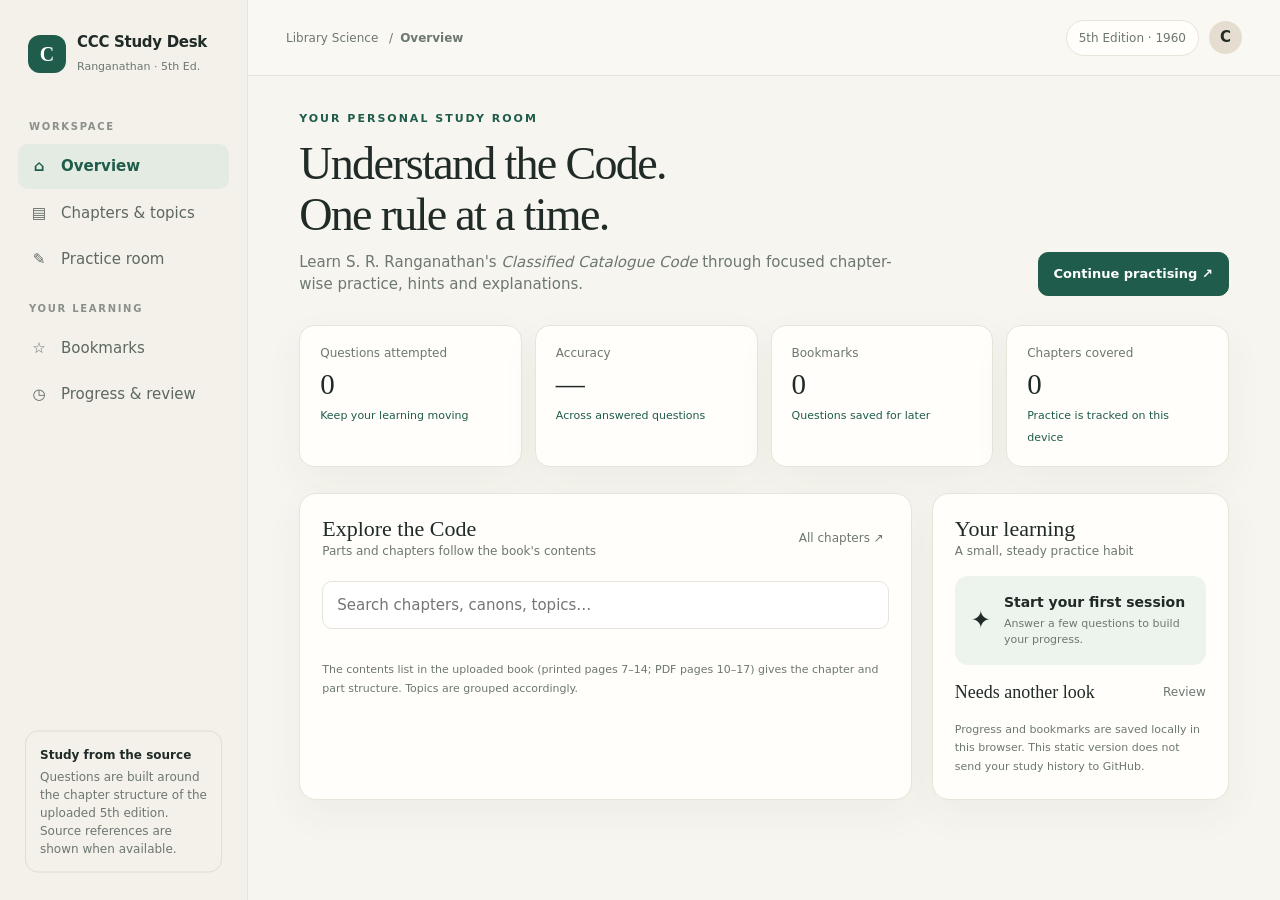
==== ccc-ranganathan/index.html @ 0add43fc "Add CCC Ranganathan topic-wise practice app" ====
<!doctype html>
<html lang="en">
<head>
<meta charset="utf-8">
<meta name="viewport" content="width=device-width,initial-scale=1">
<meta name="theme-color" content="#f7f5ef">
<title>CCC Study Desk — Ranganathan</title>
<style>
:root{--bg:#f7f5ef;--paper:#fffefa;--ink:#202b28;--muted:#6d7771;--line:#e7e4da;--green:#1f5c4b;--green2:#dcece3;--orange:#bd6a38;--shadow:0 14px 40px #26372b0c}
*{box-sizing:border-box}body{margin:0;background:var(--bg);color:var(--ink);font:15px/1.5 Inter,ui-sans-serif,system-ui,-apple-system,Segoe UI,sans-serif}button,input,select{font:inherit}button{cursor:pointer}.shell{max-width:1440px;margin:auto;min-height:100vh;display:grid;grid-template-columns:248px 1fr}.side{padding:28px 18px;border-right:1px solid var(--line);background:#f3f1e9}.brand{display:flex;gap:11px;align-items:center;padding:3px 10px 26px}.mark{width:38px;height:38px;border-radius:12px;background:var(--green);color:white;display:grid;place-items:center;font-weight:800;font-family:Georgia,serif;font-size:20px}.brand b{display:block;font-size:15px;letter-spacing:-.3px}.brand small{color:var(--muted);font-size:11px}.navlabel{font-size:10px;text-transform:uppercase;letter-spacing:1.7px;color:#8b9188;font-weight:750;padding:17px 11px 8px}.navbtn{border:0;background:transparent;color:#5d6861;width:100%;text-align:left;padding:11px;border-radius:10px;display:flex;gap:12px;align-items:center;margin:2px 0}.navbtn .ico{width:20px;text-align:center}.navbtn.active,.navbtn:hover{background:#e3ebe3;color:var(--green);font-weight:700}.sidefoot{position:sticky;top:90vh;margin:55px 7px 0;padding:14px;border:1px solid #deded2;border-radius:13px;font-size:12px;color:var(--muted)}.sidefoot b{display:block;color:var(--ink);margin-bottom:4px}.main{min-width:0}.topbar{height:76px;display:flex;justify-content:space-between;align-items:center;padding:0 38px;border-bottom:1px solid var(--line);background:#faf9f4c9}.crumb{font-size:12px;color:var(--muted)}.topright{display:flex;gap:10px;align-items:center}.chip{border:1px solid var(--line);border-radius:99px;padding:8px 12px;background:var(--paper);font-size:12px;color:var(--muted)}.avatar{width:33px;height:33px;border-radius:50%;background:#e5ded0;display:grid;place-items:center;font-weight:700}.content{padding:35px 4vw 60px;max-width:1350px;margin:auto}.eyebrow{font-size:11px;letter-spacing:2px;color:var(--green);font-weight:800;text-transform:uppercase}.hero{display:flex;justify-content:space-between;align-items:flex-end;gap:20px;margin-bottom:29px}.hero h1{font:500 clamp(30px,3.6vw,47px)/1.12 Georgia,'Times New Roman',serif;letter-spacing:-1.7px;margin:10px 0}.hero p{color:var(--muted);margin:0;max-width:600px}.btn{border:1px solid var(--line);background:var(--paper);border-radius:10px;padding:11px 15px;color:var(--ink);font-weight:650;font-size:13px}.btn.primary{background:var(--green);color:white;border-color:var(--green)}.btn:hover{filter:brightness(.97);transform:translateY(-1px)}.stats{display:grid;grid-template-columns:repeat(4,minmax(0,1fr));gap:13px;margin-bottom:26px}.stat{background:var(--paper);border:1px solid var(--line);border-radius:15px;padding:18px 20px;box-shadow:var(--shadow)}.stat .label{color:var(--muted);font-size:12px}.stat strong{display:block;font:500 29px Georgia,serif;margin:6px 0 2px}.stat small{color:var(--green);font-size:11px}.layout{display:grid;grid-template-columns:minmax(0,1.65fr) minmax(260px,.8fr);gap:20px}.panel{background:var(--paper);border:1px solid var(--line);border-radius:17px;padding:22px;box-shadow:var(--shadow);min-width:0}.panelhead{display:flex;justify-content:space-between;align-items:center;margin-bottom:16px;gap:12px}.panel h2{font:500 22px Georgia,serif;margin:0}.muted{color:var(--muted)}.small{font-size:12px}.search{width:100%;border:1px solid var(--line);padding:12px 14px;border-radius:10px;background:white;margin:5px 0 14px;outline-color:var(--green)}.parts{display:flex;gap:7px;flex-wrap:wrap;margin:0 0 16px}.partpill{border:1px solid var(--line);background:transparent;border-radius:99px;padding:7px 11px;font-size:11px;color:var(--muted)}.partpill.active{background:var(--green2);color:var(--green);border-color:#c5dfce;font-weight:750}.chapter{display:grid;grid-template-columns:42px minmax(0,1fr) auto;align-items:center;gap:13px;padding:14px 4px;border-top:1px solid #efede6}.chapter:first-of-type{border-top:0}.chaptericon{width:40px;height:42px;background:#f0eee5;border-radius:11px;display:grid;place-items:center;font-weight:750;color:#69756c;font-size:12px}.chapter h3{font-size:13px;margin:0 0 3px}.chapter p{margin:0;color:var(--muted);font-size:11px}.count{font-size:11px;color:var(--muted);white-space:nowrap}.chapter button{grid-column:2/4;justify-self:start;padding:6px 10px;border:0;border-radius:7px;background:var(--green2);color:var(--green);font-size:11px;font-weight:700;margin-top:3px}.streak{background:#edf4ed;border-radius:13px;padding:16px;display:flex;gap:13px;align-items:center;margin-bottom:17px}.streakicon{font-size:24px}.streak strong{display:block;font-size:14px}.streak p{font-size:11px;color:var(--muted);margin:3px 0 0}.progressline{height:6px;background:#eeece4;border-radius:8px;overflow:hidden;margin:10px 0}.progressline span{display:block;height:100%;width:0;background:var(--green);border-radius:8px}.topicrow{display:flex;justify-content:space-between;gap:10px;padding:12px 0;border-bottom:1px solid #efede6;font-size:12px}.topicrow:last-child{border:0}.tag{font-size:10px;color:#8b6638;background:#f6ead9;border-radius:6px;padding:4px 6px;white-space:nowrap}.topicrow button{border:0;background:none;color:var(--green);font-size:11px;font-weight:750}.footnote{margin-top:18px;font-size:11px;color:var(--muted);line-height:1.7}.practicewrap{max-width:880px;margin:auto}.practicebar{display:flex;justify-content:space-between;align-items:center;gap:12px;margin:4px 0 24px}.progressinfo{display:flex;align-items:center;gap:11px;flex:1}.progressinfo .progressline{width:min(220px,32vw);margin:0}.qcard{background:var(--paper);border:1px solid var(--line);border-radius:20px;padding:clamp(22px,4vw,42px);box-shadow:var(--shadow)}.qmeta{display:flex;justify-content:space-between;gap:12px;align-items:center;margin-bottom:19px}.qtopic{background:var(--green2);color:var(--green);padding:6px 10px;border-radius:8px;font-size:11px;font-weight:750}.qcard h2{font:500 clamp(24px,3vw,34px)/1.25 Georgia,serif;letter-spacing:-.5px;margin:0 0 25px}.options{display:grid;gap:10px}.option{display:flex;gap:13px;align-items:center;text-align:left;width:100%;background:white;border:1px solid var(--line);border-radius:12px;padding:14px 15px;color:var(--ink);transition:.15s}.letter{width:30px;height:30px;border:1px solid var(--line);border-radius:8px;display:grid;place-items:center;font-size:12px;color:var(--muted);flex-shrink:0}.option:hover{border-color:#9dbbac;background:#fbfdf9}.option.selected{border-color:var(--green);background:#edf5ef}.option.correct{border-color:#4e9571;background:#e7f4e9}.option.wrong{border-color:#cc795f;background:#fbede8}.option .opttext{font-size:13px}.hintbox,.explainbox{padding:14px 16px;border-radius:11px;font-size:13px;margin-top:15px}.hintbox{background:#f6f0e5;border:1px solid #eadcc2;color:#6e5736}.explainbox{background:#edf5ef;border:1px solid #d3e6d9;color:#284b3c}.hintbox b,.explainbox b{display:block;margin-bottom:4px}.qactions{display:flex;align-items:center;justify-content:space-between;gap:9px;flex-wrap:wrap;margin-top:24px}.leftactions,.rightactions{display:flex;gap:8px;align-items:center}.plainbtn{border:0;background:none;color:var(--muted);padding:10px 5px;font-size:12px}.plainbtn.saved{color:var(--orange)}.screen{display:none}.screen.active{display:block}.settings{display:flex;gap:9px;align-items:center}.select{border:1px solid var(--line);background:white;border-radius:9px;padding:10px;font-size:12px;max-width:100%}.result{text-align:center;padding:30px 0}.result .big{font:500 70px Georgia,serif;color:var(--green)}.result h2{font:500 32px Georgia,serif;margin:3px 0 10px}.result p{color:var(--muted)}.resultgrid{display:grid;grid-template-columns:repeat(3,1fr);gap:10px;margin:25px auto;max-width:500px}.resultmetric{border:1px solid var(--line);border-radius:12px;padding:15px}.resultmetric strong{display:block;font-size:23px}.resultmetric span{font-size:11px;color:var(--muted)}.empty{padding:26px;text-align:center;color:var(--muted)}.toast{position:fixed;bottom:22px;left:50%;transform:translateX(-50%);background:#233b31;color:white;padding:11px 17px;border-radius:10px;font-size:12px;box-shadow:var(--shadow);display:none;z-index:5}.toast.show{display:block}.mobilemenu{display:none}
@media(max-width:940px){.shell{grid-template-columns:74px 1fr}.side{padding:22px 10px}.brand{justify-content:center;padding:0 0 27px}.brandtext,.navlabel,.navbtn .navtext,.sidefoot{display:none}.navbtn{justify-content:center;padding:13px 6px}.navbtn .ico{font-size:19px}.topbar{padding:0 22px}.content{padding:27px 22px 45px}.layout{grid-template-columns:1fr}.sidepanelgrid{display:grid;grid-template-columns:1fr 1fr;gap:14px}.streak{margin:0}.stats{grid-template-columns:repeat(2,minmax(0,1fr))}}
@media(max-width:560px){.shell{display:block}.side{display:none}.topbar{height:62px;padding:0 16px}.content{padding:23px 15px 38px}.hero{align-items:flex-start;flex-direction:column}.hero .btn{width:100%}.stats{gap:9px}.stat{padding:13px}.stat strong{font-size:25px}.panel{padding:17px}.sidepanelgrid{display:block}.streak{margin-bottom:15px}.practicebar{flex-wrap:wrap}.progressinfo{order:2;flex-basis:100%}.qcard{padding:20px 16px}.qmeta{align-items:flex-start}.qcard h2{font-size:26px}.qactions{align-items:flex-start}.leftactions,.rightactions{gap:5px}.rightactions .btn{padding:10px}.chip.hide-sm{display:none}.chapter{grid-template-columns:36px minmax(0,1fr) auto;gap:10px}.chaptericon{width:35px;height:37px}.count{font-size:10px}}
</style>
</head>
<body>
<div class="shell">
<aside class="side">
<div class="brand"><div class="mark">C</div><div class="brandtext"><b>CCC Study Desk</b><small>Ranganathan · 5th Ed.</small></div></div>
<div class="navlabel">Workspace</div>
<button class="navbtn active" data-view="home"><span class="ico">⌂</span><span class="navtext">Overview</span></button>
<button class="navbtn" data-view="chapters"><span class="ico">▤</span><span class="navtext">Chapters & topics</span></button>
<button class="navbtn" data-view="practice"><span class="ico">✎</span><span class="navtext">Practice room</span></button>
<div class="navlabel">Your learning</div>
<button class="navbtn" data-view="bookmarks"><span class="ico">☆</span><span class="navtext">Bookmarks</span></button>
<button class="navbtn" data-view="progress"><span class="ico">◷</span><span class="navtext">Progress & review</span></button>
<div class="sidefoot"><b>Study from the source</b>Questions are built around the chapter structure of the uploaded 5th edition. Source references are shown when available.</div>
</aside>
<main class="main">
<header class="topbar"><div class="crumb">Library Science <span style="margin:0 7px">/</span><b id="crumb">Overview</b></div><div class="topright"><span class="chip hide-sm">5th Edition · 1960</span><span class="avatar">C</span></div></header>
<div class="content">
<section class="screen active" id="home">
<div class="hero"><div><div class="eyebrow">Your personal study room</div><h1>Understand the Code.<br>One rule at a time.</h1><p>Learn S. R. Ranganathan's <i>Classified Catalogue Code</i> through focused chapter-wise practice, hints and explanations.</p></div><button class="btn primary" onclick="startPractice()">Continue practising ↗</button></div>
<div class="stats"><div class="stat"><div class="label">Questions attempted</div><strong id="s-attempted">0</strong><small>Keep your learning moving</small></div><div class="stat"><div class="label">Accuracy</div><strong id="s-accuracy">—</strong><small>Across answered questions</small></div><div class="stat"><div class="label">Bookmarks</div><strong id="s-bookmarks">0</strong><small>Questions saved for later</small></div><div class="stat"><div class="label">Chapters covered</div><strong id="s-chapters">0</strong><small>Practice is tracked on this device</small></div></div>
<div class="layout"><div class="panel"><div class="panelhead"><div><h2>Explore the Code</h2><div class="muted small">Parts and chapters follow the book's contents</div></div><button class="plainbtn" onclick="navigate('chapters')">All chapters ↗</button></div><input id="home-search" class="search" placeholder="Search chapters, canons, topics…" oninput="renderChapterList('home-list',this.value)"><div id="home-list"></div><div class="footnote">The contents list in the uploaded book (printed pages 7–14; PDF pages 10–17) gives the chapter and part structure. Topics are grouped accordingly.</div></div>
<div class="panel"><div class="panelhead"><div><h2>Your learning</h2><div class="muted small">A small, steady practice habit</div></div></div><div class="streak"><div class="streakicon">✦</div><div><strong id="welcome-stat">Start your first session</strong><p id="welcome-copy">Answer a few questions to build your progress.</p></div></div><div class="panelhead"><h2 style="font-size:18px">Needs another look</h2><span class="small muted">Review</span></div><div id="weak-list"></div><div class="footnote">Progress and bookmarks are saved locally in this browser. This static version does not send your study history to GitHub.</div></div></div>
</section>
<section class="screen" id="chapters">
<div class="hero"><div><div class="eyebrow">The book, organised</div><h1>Chapters & topics</h1><p>Choose a part, search a chapter, then start a focused practice session.</p></div><button class="btn primary" onclick="startPractice()">Mixed practice ↗</button></div>
<div class="panel"><input id="chapter-search" class="search" placeholder="Search chapters, canons, topics…" oninput="renderChapterList('chapter-list',this.value)"><div class="parts" id="part-pills"></div><div id="chapter-list"></div></div>
</section>
<section class="screen" id="practice">
<div class="practicewrap">
<div class="practicebar"><button class="plainbtn" onclick="navigate('chapters')">← Chapters</button><div class="progressinfo"><span class="small muted" id="q-progress-label">Question 1 of 10</span><div class="progressline"><span id="q-progress" style="width:10%"></span></div></div><div class="settings"><select class="select" id="mode" aria-label="Practice mode" onchange="changeMode()"><option value="chapter">Selected chapter</option><option value="mixed">Mixed practice</option><option value="bookmarks">Bookmarks</option><option value="review">Review incorrect</option></select></div></div>
<div class="qcard" id="question-card"></div>
<div class="footnote">Hints are designed to guide reasoning, not to reveal the answer immediately. Explanations and source references are provided when supported by the study content.</div>
</div>
</section>
<section class="screen" id="bookmarks"><div class="hero"><div><div class="eyebrow">Saved for later</div><h1>Bookmarks</h1><p>Return to questions you want to revisit.</p></div><button class="btn primary" onclick="startMode('bookmarks')">Practise bookmarks ↗</button></div><div class="panel" id="bookmark-list"></div></section>
<section class="screen" id="progress"><div class="hero"><div><div class="eyebrow">Reflect & improve</div><h1>Progress & review</h1><p>Your activity on this device, with the topics you may want to revisit.</p></div><button class="btn primary" onclick="startMode('review')">Review incorrect ↗</button></div><div class="stats"><div class="stat"><div class="label">Answered</div><strong id="p-attempted">0</strong></div><div class="stat"><div class="label">Correct</div><strong id="p-correct">0</strong></div><div class="stat"><div class="label">Accuracy</div><strong id="p-accuracy">—</strong></div><div class="stat"><div class="label">Incorrect to review</div><strong id="p-wrong">0</strong></div></div><div class="panel"><div class="panelhead"><h2>Topic review</h2><button class="plainbtn" onclick="resetProgress()">Reset local progress</button></div><div id="review-list"></div></div></section>
</div></main></div><div class="toast" id="toast"></div>
<script>
const PARTS=[
{ id:'A',name:'Introduction',chapters:[['AA','Genesis','Origins of the Classified Catalogue Code'],['AB','Scientific Method','The endless spiral and normative principles'],['AC','Aid to Development','Comparative study of cataloguing codes'],['AD','Successive Editions','Changes leading to the 5th edition'],['AE','Conspectus','Overview of the Code’s parts']]},
{ id:'B',name:'Canons of Cataloguing',chapters:[['BA','Definition','Meaning and scope'],['BB','Canon of Ascertainability','Finding and determining information'],['BC','Canon of Prepotence','Priority among competing considerations'],['BD','Canon of Individualisation','Distinguishing one entity from another'],['BE','Canon of Sought-Heading','Choice of a heading sought by users'],['BF','Canon of Context','Interpreting elements in context'],['BG','Canon of Permanence','Stability of headings'],['BH','Canon of Currency','Current usage and forms'],['BJ','Canon of Consistence','Consistency in cataloguing']]},
{ id:'C',name:'General Normative Principles',chapters:[['CA','Laws of Library Science','The five laws as principles for cataloguing'],['CB','Laws of Interpretation','Interpreting the rules'],['CC','Law of Impartiality','Impartial approach'],['CD','Law of Symmetry','Symmetry in treatment'],['CE','Law of Parsimony','Economy of effort and rules'],['CF','Principle of Local Variation','Adaptation to local needs'],['CG','Principle of Osmosis','Interaction and assimilation of practices']]},
{ id:'D',name:'Evolution of the Catalogue',chapters:[['DA','Functions of the Catalogue','What a catalogue is meant to do'],['DB','Parts of the Library Catalogue','Classified and alphabetical parts'],['DC','Right Approach','Reader-centred access'],['DD','Physical Form of the Library Catalogue','Catalogue forms and media'],['DE','Centralised Cataloguing','Shared cataloguing work']]},
{ id:'E',name:'Recording',chapters:[['EA','Language of Entries','Language choices'],['EB','Script of Entries','Script choices'],['EC','Articles and Contractions','Articles and abbreviated forms'],['ED','Style of Writing','Writing and entry style'],['EE','Size of Book','Physical description element'],['EF','Continued Cards','Continuation cards'],['EG','Arrangement in Classified Part','Ordering classified entries'],['EH','Arrangement in Alphabetical Part','Alphabetical ordering']]},
{ id:'F',name:'Terminology',chapters:[['FA','Work','The work as a cataloguing concept'],['FB','Title','Title and its elements'],['FC','Author','Authorship terminology'],['FD','Collaborator and Sponsor','Associated responsibility'],['FE','Document','Document terminology'],['FF','Kinds of Documents','Document forms'],['FG','Preliminary Pages','Front matter'],['FH','Series','Series terminology'],['FJ','Related Documents','Document relationships'],['FK','Edition','Edition statements'],['FL','Cataloguer’s Needs','Information for the cataloguer'],['FM','Catalogue','Catalogue terminology'],['FN','Entry','Entry terminology'],['FP','Classified Catalogue','Classified catalogue concept'],['FQ','Sections of Entry','Entry sections'],['FR','Heading','Heading terminology'],['FZD','Dictionary Catalogue','Dictionary catalogue alternative rules']]},
{ id:'G',name:'Conflict of Authorship',chapters:[['GA','Introduction','Authorship conflicts'],['GB','Person vs Person','Conflicting personal authorship'],['GC','Person vs Corporate Body','Personal and corporate authorship'],['GD','Corporate Body vs Corporate Body','Competing corporate bodies'],['GE','Original Author Merged in Title','Original author named in title']]},
{ id:'H',name:'Name of Person',chapters:[['HA','Introduction','Personal-name headings'],['HB','Simple Name','Simple personal names'],['HC','Compound Name','Compound personal names'],['HD','Split Given Name','Split given-name forms'],['HE','Forms of Name of Person','Name variants'],['HF','Arabic Name','Arabic personal names'],['HG','Illusion and Solution','Name ambiguity and solutions']]},
{ id:'J',name:'Rendering of Names',chapters:[['JA','Personal Name','Rendering personal names'],['JB','Geographical Name','Rendering place names'],['JC','Government','Government headings'],['JD','Institution','Institutional headings'],['JE','Conference','Conference headings'],['JF','Title','Title rendering'],['JG','Series','Series headings'],['JH','Pseudo Series','Pseudo-series headings']]},
{ id:'K',name:'Class Index Entry',chapters:[['KA','Terminology of Classification','Classification vocabulary'],['KB','Chain Procedure','Deriving class index entries'],['KC','Examples of Chain and Link','Chain and link examples'],['KD','Choice of Class Index Heading','Selecting a heading'],['KE','Rendering of Class Index Heading','Form of class index heading'],['KF','Class Index Entry','Entry structure'],['KG','Examples of Class Index Entries','Worked entry examples'],['KH','Classic','Classic works'],['KJ','Commission Report','Commission reports'],['KK','Homonym in Class Index Headings','Distinguishing identical forms'],['KL','Feature Heading','Feature headings'],['KZD','Dictionary Catalogue Modifications','Alternative rules']]},
{ id:'L',name:'Cross Reference Index Entry',chapters:[['LA','Structure and Types','Cross-reference entry types'],['LB','Alternative Name Entry','Alternative names'],['LC','Variant-Form-of-Word Entry','Word variants'],['LD','Pseudonym–Real-Name Entry','Pseudonyms and real names'],['LE','Editor-of-Series Entry','Series editor entries'],['LF','Generic-Name Entry','Generic names']]},
{ id:'M',name:'Single-Volumed Simple Book',chapters:[['MA','Main Entry: Source','Source of main entry'],['MB','Main Entry: Sections','Sections of main entry'],['MC','Main Entry: Leading Section','Leading section'],['MD','Main Entry: Heading','Main-entry heading'],['ME','Main Entry: Title Section','Title section'],['MF','Main Entry: Note','Notes'],['MG','Main Entry: Accession Number','Accession number'],['MH','Main Entry: Tracing Section','Tracing section'],['MJ','Cross Reference Entry','Cross-reference entry'],['MK','Book Index Entry','Book index entry'],['MZD','Dictionary Catalogue','Alternative catalogue treatment']]},
{ id:'N',name:'Composite & Multi-Volumed Books',chapters:[['NA','Ordinary Composite Book','Ordinary composite books'],['NB','Artificial Composite Book','Artificially assembled works'],['NC','Multi-Volumed Book','Multi-volume works']]},
{ id:'P',name:'Periodical Publication',chapters:[['PA','Complexities','Complex periodical cases'],['PB','Simple Periodical Publication','Basic periodical entries'],['PC','Irregularity in Volume-Number','Irregular numbering'],['PD','Interrupted Publication','Publication interruptions'],['PE','Change of Title and Sponsor','Changes in title or sponsor'],['PF','Amalgamation','Merged publications'],['PG','Splitting Up','Split publications'],['PH','Supplement','Supplements'],['PJ','Combination of Complexities','Combined cases'],['PZD','Dictionary Catalogue','Alternative rules'],['PZY','Desiderata','Outstanding needs']]},
{ id:'Q',name:'Union Catalogue of Books',chapters:[['QA','Coverage','Union-catalogue scope'],['QB','Modification in Cataloguing Rules','Rule modifications'],['QC','Main Entry','Main entries'],['QD','Library Number','Library numbers'],['QE','Card for Union Catalogue','Union catalogue cards']]},
{ id:'R',name:'Union Catalogue of Periodical Publications',chapters:[['RA','Coverage','Scope'],['RB','Users','Users'],['RC','Physical Form','Format'],['RD','Main Entry','Main entries'],['RE','Other Entries','Additional entries'],['RF','Abbreviations','Abbreviations'],['RG','Contractions for Periodical Publication','Periodical contractions'],['RH','Contractions of Names of Subjects','Subject contractions'],['RJ','Contractions of Geographical Names and Languages','Geographical and language contractions'],['RK','Contractions for General Words','General contractions'],['RL','Typography','Typography'],['RM','Lay Out','Layout'],['RN','Pagination and Inclusive Captions','Pagination'],['RP','Card Technique','Card technique']]},
{ id:'S',name:'National Bibliography',chapters:[['SA','Definition','National bibliography'],['SB','Value and Implications','Purpose and implications'],['SC','Physical Form','Physical form'],['SD','Modification of Cataloguing Rules','Rule modifications'],['SE','Main Entry','Main entry'],['SF','Other Entries','Other entries'],['SG','Arrangement in Classified Part','Classified arrangement'],['SH','Printed Unit Card','Printed unit cards'],['SJ','Typography','Typography'],['SK','Lay Out','Layout'],['SL','Pagination and Inclusive Captions','Pagination']]},
{ id:'T',name:'Indexing Periodical',chapters:[['TA','Value of Indexing Periodical','Value of indexing'],['TB','Coverage','Coverage'],['TC','Need for Modification of Cataloguing Rules','Rule modifications'],['TD','Main Entry','Main entry'],['TE','Other Entries','Other entries'],['TF','Classified Index','Classified index'],['TG','Typography','Typography'],['TH','Lay Out','Layout'],['TJ','Pagination and Inclusive Captions','Pagination']]},
{ id:'U',name:'Abstracting Periodical',chapters:[['UA','Value of Abstracting Periodical','Abstracting value'],['UB','Canons for Abstracting','Abstracting canons'],['UC','Abstracting Personnel','Personnel'],['UD','Modification of Cataloguing Rules','Rule modifications'],['UE','Main Entry','Main entry'],['UF','Examples','Examples']]},
{ id:'V',name:'Incunabula & Non-Book Materials',chapters:[['VA','Kinds of Documents for Consideration','Non-book material types']]},
{ id:'W',name:'End Matter',chapters:[['WA','Glossary of Terms','Glossary'],['WB','Bibliographical References','References'],['WC','Index','Index']]},
];
const QUESTIONS=[
{id:'q01',part:'A',chapter:'AA',topic:'Genesis',level:'Foundation',q:'According to Ranganathan’s account, what prompted the development of the Classified Catalogue Code?',options:['A need to replace all subject catalogues with dictionary catalogues','Dissatisfaction with rote learning and weaknesses in the code being taught','The introduction of computerised cataloguing','A requirement to remove all bibliographical details'],a:1,hints:['Look at Chapter AA, “Genesis,” especially “Sense of Revolt.”','The author criticises teaching rules without explaining the what, why, how, or system behind them.'],explanation:'Chapter AA describes dissatisfaction with rote-memory teaching, weaknesses in the Anglo-American Code of 1908, lack of discussion of the Classified Catalogue, and inconsistencies between theory and practice. These experiences helped prompt a fresh approach.',ref:'PDF page 20; printed page 17 · Chapter AA, §1',supported:true},
{id:'q02',part:'A',chapter:'AB',topic:'Scientific Method',level:'Foundation',q:'In Chapter AB, how does Ranganathan describe the development of a discipline through scientific method?',options:['A fixed list of rules that is never changed','A one-time move from theory to practice','An endless spiral linking experience, generalisation, normative principles, rules, and fresh experience','A system based only on international agreement'],a:2,hints:['The chapter calls the process an “Endless Spiral.”','After rules are applied, fresh individual experiences may require another cycle.'],explanation:'Chapter AB sets out a continuing cycle: individual experiences lead to empirical laws, normative principles, deductive laws or canons, and fresh experiences, after which the cycle begins again.',ref:'PDF page 23; printed page 20 · Chapter AB, §1',supported:true},
{id:'q03',part:'A',chapter:'AD',topic:'Successive Editions',level:'Foundation',q:'In which year was the fifth edition of the Classified Catalogue Code published, according to the edition history printed in the book?',options:['1934','1945','1951','1960'],a:3,hints:['Consult the edition list near the beginning of the book.','The list gives 1934, 1945, 1951, 1958, and then the fifth date.'],explanation:'The edition history lists Edition 1 (1934), Edition 2 (1945), Edition 3 (1951), Edition 4 (1958), and Edition 5 (1960).',ref:'PDF page 7 · Edition history',supported:true},
{id:'q04',part:'B',chapter:'BB',topic:'Canon of Ascertainability',level:'Foundation',q:'The Canon of Ascertainability is listed in which part of the book?',options:['Part A — Introduction','Part B — Canons of Cataloguing','Part C — General Normative Principles','Part D — Evolution of the Catalogue'],a:1,hints:['Use the contents page rather than guessing from the term.','Part B lists chapters BA through BJ.'],explanation:'The contents place BB, Canon of Ascertainability, in Part B, “Canons of Cataloguing.” This question checks the book’s organisation, not the full application of the canon.',ref:'PDF page 10; printed page 7 · Contents, Part B',supported:true},
{id:'q05',part:'B',chapter:'BC',topic:'Canon of Prepotence',level:'Foundation',q:'Which chapter code is assigned to the Canon of Prepotence in the contents?',options:['BB','BC','BD','BE'],a:1,hints:['Part B begins with BA, then BB.','Prepotence comes immediately after Ascertainability in the contents list.'],explanation:'The contents assign BB to Canon of Ascertainability, BC to Canon of Prepotence, and BD to Canon of Individualisation.',ref:'PDF page 10; printed page 7 · Contents, Part B',supported:true},
{id:'q06',part:'B',chapter:'BD',topic:'Canon of Individualisation',level:'Foundation',q:'Which listed canon is associated with chapter code BD?',options:['Canon of Sought-Heading','Canon of Context','Canon of Individualisation','Canon of Permanence'],a:2,hints:['The chapter codes in Part B follow the listed canon sequence.','BD appears after BC, Canon of Prepotence.'],explanation:'The contents identify BD as the Canon of Individualisation.',ref:'PDF page 10; printed page 7 · Contents, Part B',supported:true},
{id:'q07',part:'B',chapter:'BE',topic:'Canon of Sought-Heading',level:'Foundation',q:'Where does the Canon of Sought-Heading appear in the structure of the book?',options:['Part A, Chapter AE','Part B, Chapter BE','Part C, Chapter CE','Part D, Chapter DE'],a:1,hints:['The name appears in the list of Canons of Cataloguing.','Its code begins with B, the part identifier for Canons.'],explanation:'The contents list the Canon of Sought-Heading as Chapter BE in Part B.',ref:'PDF page 10; printed page 7 · Contents, Part B',supported:true},
{id:'q08',part:'B',chapter:'BF',topic:'Canon of Context',level:'Foundation',q:'In the contents, which chapter follows the Canon of Sought-Heading?',options:['Canon of Currency','Canon of Permanence','Canon of Context','Canon of Consistence'],a:2,hints:['Read the Part B sequence around BE and BG.','BF is the chapter code between BE and BG.'],explanation:'BF is the Canon of Context; it follows BE, Canon of Sought-Heading.',ref:'PDF page 10; printed page 7 · Contents, Part B',supported:true},
{id:'q09',part:'B',chapter:'BG',topic:'Canon of Permanence',level:'Foundation',q:'Which chapter code is used for the Canon of Permanence?',options:['BF','BG','BH','BJ'],a:1,hints:['The Part B chapter codes skip from BH to BJ.','Permanence is listed directly before Currency.'],explanation:'The contents list BG as Canon of Permanence and BH as Canon of Currency.',ref:'PDF page 10; printed page 7 · Contents, Part B',supported:true},
{id:'q10',part:'B',chapter:'BH',topic:'Canon of Currency',level:'Foundation',q:'Which canon is assigned code BH?',options:['Canon of Consistence','Canon of Currency','Canon of Context','Canon of Ascertainability'],a:1,hints:['Find BH in the Canons of Cataloguing list.','It comes between Permanence (BG) and Consistence (BJ).'],explanation:'BH is the Canon of Currency in Part B.',ref:'PDF page 10; printed page 7 · Contents, Part B',supported:true},
{id:'q11',part:'B',chapter:'BJ',topic:'Canon of Consistence',level:'Foundation',q:'Which chapter code concludes the listed Canons of Cataloguing in Part B?',options:['BH','BJ','CA','CB'],a:1,hints:['Part B ends just before Part C starts.','The final canon listed is Consistence.'],explanation:'BJ is the Canon of Consistence, the last canon listed in Part B.',ref:'PDF page 10; printed page 7 · Contents, Part B',supported:true},
{id:'q12',part:'C',chapter:'CA',topic:'Laws of Library Science',level:'Foundation',q:'Which of the following is the Fifth Law of Library Science as printed in the uploaded book?',options:['Books are for use','Every Reader his book','Save the time of the reader','A library is a growing organism'],a:3,hints:['See the list titled “The Five Laws of Library Science.”','The fifth statement refers to the library itself as something that develops.'],explanation:'The book lists the Fifth Law as “A library is a growing organism.” The other options correspond to earlier laws.',ref:'PDF page 9 · “The Five Laws of Library Science”',supported:true},
{id:'q13',part:'C',chapter:'CA',topic:'Laws of Library Science',level:'Foundation',q:'Which statement is listed as the Fourth Law of Library Science?',options:['Every book its reader','Save the time of the reader','Every Reader his book','Books are for use'],a:1,hints:['Look at the numbered list on PDF page 9.','It is the law immediately before the Fifth Law.'],explanation:'The book lists the Fourth Law as “Save the time of the reader.”',ref:'PDF page 9 · “The Five Laws of Library Science”',supported:true},
{id:'q14',part:'C',chapter:'CA',topic:'Laws of Library Science',level:'Foundation',q:'Which statement appears as the Second Law in the uploaded text?',options:['Every Reader his book','Every book its reader','Books are for use','A library is a growing organism'],a:0,hints:['The list begins with “Books are for use.”','The next item is the Second Law.'],explanation:'The Second Law appears as “Every Reader his book.”',ref:'PDF page 9 · “The Five Laws of Library Science”',supported:true},
{id:'q15',part:'C',chapter:'CB',topic:'Laws of Interpretation',level:'Foundation',q:'What is the chapter code for “Laws of Interpretation”?',options:['CA','CB','CC','CD'],a:1,hints:['It follows CA in Part C.','Part C begins with Laws of Library Science, then Laws of Interpretation.'],explanation:'The contents list CA as Laws of Library Science and CB as Laws of Interpretation.',ref:'PDF page 10; printed page 7 · Contents, Part C',supported:true},
{id:'q16',part:'C',chapter:'CC',topic:'Law of Impartiality',level:'Foundation',q:'In which part is the Law of Impartiality listed?',options:['Part B','Part C','Part D','Part E'],a:1,hints:['Its chapter code starts with C.','Part C is titled “General Normative Principles.”'],explanation:'CC, Law of Impartiality, is listed in Part C, General Normative Principles.',ref:'PDF page 11; printed page 8 · Contents, Part C',supported:true},
{id:'q17',part:'C',chapter:'CD',topic:'Law of Symmetry',level:'Foundation',q:'Why is the Law of Symmetry notable in the book’s edition history?',options:['It first appeared as a new chapter in the fifth edition','It replaced all the canons in Part B','It is the title of Part A','It removed the rules for dictionary catalogues'],a:0,hints:['See Chapter AD, “Successive Editions,” paragraph on Edition 5.','The edition history names CD among the newly included chapters.'],explanation:'The discussion of Edition 5 states that Chapter CD, Law of Symmetry, was among the new chapters included in that edition.',ref:'PDF page 30; printed page 27 · Chapter AD, §5',supported:true},
{id:'q18',part:'C',chapter:'CE',topic:'Law of Parsimony',level:'Foundation',q:'Which chapter code identifies the Law of Parsimony?',options:['CD','CE','CF','CG'],a:1,hints:['The contents list Symmetry, then Parsimony.','CE follows CD.'],explanation:'The contents identify CE as the Law of Parsimony.',ref:'PDF page 11; printed page 8 · Contents, Part C',supported:true},
{id:'q19',part:'C',chapter:'CF',topic:'Principle of Local Variation',level:'Foundation',q:'Which principle follows the Law of Parsimony in the contents?',options:['Principle of Osmosis','Principle of Local Variation','Law of Impartiality','Law of Symmetry'],a:1,hints:['It has code CF.','The next and final chapter in Part C is CG.'],explanation:'CF is the Principle of Local Variation, followed by CG, Principle of Osmosis.',ref:'PDF page 11; printed page 8 · Contents, Part C',supported:true},
{id:'q20',part:'C',chapter:'CG',topic:'Principle of Osmosis',level:'Foundation',q:'What is the chapter code for the Principle of Osmosis?',options:['CE','CF','CG','DA'],a:2,hints:['It concludes Part C.','Part D begins with DA.'],explanation:'CG is the Principle of Osmosis, the final chapter in Part C.',ref:'PDF page 11; printed page 8 · Contents, Part C',supported:true},
{id:'q21',part:'D',chapter:'DA',topic:'Functions of the Catalogue',level:'Foundation',q:'Which topic opens Part D, “Evolution of the Catalogue”?',options:['Parts of the Library Catalogue','Functions of the Catalogue','Right Approach','Centralised Cataloguing'],a:1,hints:['Read the first chapter in the Part D list.','Its code is DA.'],explanation:'Part D begins with DA, Functions of the Catalogue.',ref:'PDF page 11; printed page 8 · Contents, Part D',supported:true},
{id:'q22',part:'D',chapter:'DB',topic:'Parts of the Library Catalogue',level:'Foundation',q:'Which chapter immediately follows “Functions of the Catalogue”?',options:['Right Approach','Physical Form of the Library Catalogue','Parts of the Library Catalogue','Centralised Cataloguing'],a:2,hints:['It is chapter DB.','It comes before “Right Approach.”'],explanation:'DB is Parts of the Library Catalogue.',ref:'PDF page 11; printed page 8 · Contents, Part D',supported:true},
{id:'q23',part:'D',chapter:'DE',topic:'Centralised Cataloguing',level:'Foundation',q:'Which chapter code is assigned to Centralised Cataloguing?',options:['DB','DC','DD','DE'],a:3,hints:['It is the final chapter in Part D.','The sequence is DA, DB, DC, DD, DE.'],explanation:'DE identifies Centralised Cataloguing in Part D.',ref:'PDF page 11; printed page 8 · Contents, Part D',supported:true},
{id:'q24',part:'E',chapter:'EA',topic:'Language of Entries',level:'Foundation',q:'What is the first chapter listed in Part E, “Recording”?',options:['Script of Entries','Language of Entries','Style of Writing','Articles and Contractions'],a:1,hints:['Part E begins with code EA.','Script of Entries is EB, which follows it.'],explanation:'EA is Language of Entries, the first chapter in Part E.',ref:'PDF page 11; printed page 8 · Contents, Part E',supported:true},
{id:'q25',part:'E',chapter:'EB',topic:'Script of Entries',level:'Foundation',q:'Which chapter code corresponds to Script of Entries?',options:['EA','EB','EC','ED'],a:1,hints:['It follows Language of Entries.','The first four codes in Part E are EA, EB, EC, ED.'],explanation:'EB is Script of Entries.',ref:'PDF page 11; printed page 8 · Contents, Part E',supported:true},
{id:'q26',part:'E',chapter:'ED',topic:'Style of Writing',level:'Foundation',q:'Which topic is associated with chapter ED?',options:['Articles and Contractions','Size of Book','Style of Writing','Continued Cards'],a:2,hints:['It is the fourth chapter in Part E.','ED appears after EC, Articles and Contractions.'],explanation:'ED is Style of Writing.',ref:'PDF page 11; printed page 8 · Contents, Part E',supported:true},
{id:'q27',part:'F',chapter:'FC',topic:'Author',level:'Foundation',q:'Where does the book place the chapter “Author”?',options:['Part E — Recording','Part F — Terminology','Part G — Conflict of Authorship','Part H — Name of Person'],a:1,hints:['The chapter code is FC.','Part F is titled “Terminology.”'],explanation:'FC, Author, appears in Part F, Terminology.',ref:'PDF page 12; printed page 9 · Contents, Part F',supported:true},
{id:'q28',part:'F',chapter:'FK',topic:'Edition',level:'Foundation',q:'Which is the chapter code for “Edition” in Part F?',options:['FJ','FK','FL','FM'],a:1,hints:['It appears between Related Documents and Cataloguer’s Needs.','FK is followed by FL.'],explanation:'FK is Edition in the terminology part.',ref:'PDF page 12; printed page 9 · Contents, Part F',supported:true},
{id:'q29',part:'G',chapter:'GB',topic:'Person vs Person',level:'Foundation',q:'Part G concerns which broad cataloguing problem?',options:['Conflict of Authorship','Rendering of Names','Cross Reference Index Entry','Periodical Publication'],a:0,hints:['The part heading is printed directly above chapters GA–GE.','Its first chapter is Introduction.'],explanation:'Part G is titled “Conflict of Authorship.”',ref:'PDF page 12; printed page 9 · Contents, Part G',supported:true},
{id:'q30',part:'H',chapter:'HB',topic:'Simple Name',level:'Foundation',q:'Which topic appears as chapter HB?',options:['Introduction','Compound Name','Simple Name','Arabic Name'],a:2,hints:['Part H is Name of Person.','HB is titled “Terminology: Simple Name.”'],explanation:'HB is Terminology: Simple Name.',ref:'PDF page 12; printed page 9 · Contents, Part H',supported:true},
{id:'q31',part:'J',chapter:'JB',topic:'Geographical Name',level:'Foundation',q:'Which category is handled in chapter JB of Part J?',options:['Personal Name','Geographical Name','Government','Institution'],a:1,hints:['Part J is Rendering of Names.','JB follows JA, Personal Name.'],explanation:'JB is Geographical Name.',ref:'PDF page 13; printed page 10 · Contents, Part J',supported:true},
{id:'q32',part:'K',chapter:'KB',topic:'Chain Procedure',level:'Foundation',q:'The contents place “Terminology of Chain Procedure” under which chapter code?',options:['KA','KB','KC','KD'],a:1,hints:['It follows KA, Terminology of Classification.','The next chapter KC gives examples of Chain and Link.'],explanation:'KB is Terminology of Chain Procedure.',ref:'PDF page 13; printed page 10 · Contents, Part K',supported:true},
{id:'q33',part:'K',chapter:'KF',topic:'Class Index Entry',level:'Foundation',q:'Which part covers Class Index Entry?',options:['Part J','Part K','Part L','Part M'],a:1,hints:['Part K’s heading is “Class Index Entry.”','Part L covers Cross Reference Index Entry.'],explanation:'Part K is the Class Index Entry part.',ref:'PDF page 13; printed page 10 · Contents, Part K',supported:true},
{id:'q34',part:'L',chapter:'LA',topic:'Structure and Types',level:'Foundation',q:'What is the first topic in Part L?',options:['Alternative Name Entry','Structure and Types','Pseudonym–Real-Name Entry','Generic-Name Entry'],a:1,hints:['Part L is Cross Reference Index Entry.','LA appears before LB.'],explanation:'LA is Structure and Types.',ref:'PDF page 14; printed page 11 · Contents, Part L',supported:true},
{id:'q35',part:'M',chapter:'MA',topic:'Main Entry: Source',level:'Foundation',q:'Part M is devoted to what kind of item?',options:['Single-Volumed Simple Book','Periodical Publication','National Bibliography','Abstracting Periodical'],a:0,hints:['Read the Part M heading.','Its first chapter is “Main Entry: Source.”'],explanation:'Part M is titled “Single-Volumed Simple Book.”',ref:'PDF page 14; printed page 11 · Contents, Part M',supported:true},
{id:'q36',part:'M',chapter:'MD',topic:'Main Entry: Heading',level:'Foundation',q:'Which code is assigned to “Main Entry: Heading”?',options:['MB','MC','MD','ME'],a:2,hints:['The chapters are arranged sequentially from MA.','ME is Main Entry: Title Section.'],explanation:'MD is Main Entry: Heading.',ref:'PDF page 14; printed page 11 · Contents, Part M',supported:true},
{id:'q37',part:'N',chapter:'NC',topic:'Multi-Volumed Book',level:'Foundation',q:'Which is the last chapter listed in Part N?',options:['Ordinary Composite Book','Artificial Composite Book','Multi-Volumed Book','Periodical Publication'],a:2,hints:['Part N has three listed chapters.','NC is the third one.'],explanation:'NC is Multi-Volumed Book, following ordinary and artificial composite books.',ref:'PDF page 14; printed page 11 · Contents, Part N',supported:true},
{id:'q38',part:'P',chapter:'PB',topic:'Simple Periodical Publication',level:'Foundation',q:'Which part of the book addresses Periodical Publication?',options:['Part N','Part P','Part Q','Part R'],a:1,hints:['The contents label it directly.','Part Q begins Union Catalogue of Books.'],explanation:'Part P is Periodical Publication.',ref:'PDF page 15; printed page 12 · Contents, Part P',supported:true},
{id:'q39',part:'Q',chapter:'QC',topic:'Main Entry',level:'Foundation',q:'Part Q concerns which catalogue?',options:['Union Catalogue of Books','Union Catalogue of Periodical Publications','National Bibliography','Indexing Periodical'],a:0,hints:['Read the Part Q heading.','Part R is for union catalogues of periodical publications.'],explanation:'Part Q is Union Catalogue of Books.',ref:'PDF page 15; printed page 12 · Contents, Part Q',supported:true},
{id:'q40',part:'S',chapter:'SA',topic:'National Bibliography',level:'Foundation',q:'Which part of the Code includes the National Bibliography section?',options:['Part R','Part S','Part T','Part U'],a:1,hints:['The contents move from Union Catalogue of Periodical Publications to a new part.','Part S is labelled National Bibliography.'],explanation:'Part S is National Bibliography.',ref:'PDF page 16; printed page 13 · Contents, Part S',supported:true},
{id:'q41',part:'T',chapter:'TA',topic:'Indexing Periodical',level:'Foundation',q:'What is the opening topic of Part T?',options:['Value of Indexing Periodical','Coverage','Canons for Abstracting','Kinds of Documents'],a:0,hints:['Part T is named Indexing Periodical.','TA appears before TB, Coverage.'],explanation:'TA is Value of Indexing Periodical.',ref:'PDF page 16; printed page 13 · Contents, Part T',supported:true},
{id:'q42',part:'U',chapter:'UB',topic:'Canons for Abstracting',level:'Foundation',q:'Which part contains “Canons for Abstracting”?',options:['Part T','Part U','Part V','Part W'],a:1,hints:['It appears just after Indexing Periodical.','Part U is titled Abstracting Periodical.'],explanation:'UB, Canons for Abstracting, is in Part U, Abstracting Periodical.',ref:'PDF page 17; printed page 14 · Contents, Part U',supported:true},
{id:'q43',part:'V',chapter:'VA',topic:'Kinds of Documents',level:'Foundation',q:'What subject is covered in Part V?',options:['National Bibliography','Incunabula and Non-Book Materials','Union Catalogue of Books','End Matter'],a:1,hints:['Part V has a single chapter VA.','The contents heading gives its scope.'],explanation:'Part V is Incunabula and Non-Book Materials.',ref:'PDF page 17; printed page 14 · Contents, Part V',supported:true},
{id:'q44',part:'W',chapter:'WA',topic:'Glossary of Terms',level:'Foundation',q:'Which topic appears as chapter WA in the end matter?',options:['Index','Bibliographical References','Glossary of Terms','Abstracting Personnel'],a:2,hints:['Part W is End Matter.','WA comes before WB and WC.'],explanation:'WA is Glossary of Terms; WB is Bibliographical References and WC is Index.',ref:'PDF page 17; printed page 14 · Contents, Part W',supported:true},
{id:'q45',part:'A',chapter:'AE',topic:'Conspectus',level:'Foundation',q:'According to the conspectus, what is the broad role of Parts K–U?',options:['They describe the author’s biography','They give substantive rules for cataloguing','They contain only the index and glossary','They replace the Canons in Part B'],a:1,hints:['The conspectus contrasts an “approach” with substantive rules.','Parts A–J form the approach; Parts K onwards are described as the substantive section.'],explanation:'Chapter AE describes Parts A, B, C, D, E, F, G, H and J as the approach; Parts K, L, M, N, P, Q, R, S, T and U provide substantive cataloguing rules.',ref:'PDF page 32; printed page 29 · Chapter AE, Conspectus',supported:true}
];
const state={view:'home',part:'all',selectedChapter:'AA',session:[],idx:0,answers:{},revealed:{},hintLevel:{},attempted:{},correct:{},bookmarks:[],wrong:[],sessionScore:0,answeredThis:0,finished:false};
function load(){try{const s=JSON.parse(localStorage.getItem('ccc-study-v1')||'{}');Object.assign(state,{attempted:s.attempted||{},correct:s.correct||{},bookmarks:s.bookmarks||[],wrong:s.wrong||[]})}catch(e){}}
function save(){try{localStorage.setItem('ccc-study-v1',JSON.stringify({attempted:state.attempted,correct:state.correct,bookmarks:state.bookmarks,wrong:state.wrong}))}catch(e){}}
function flatChapters(){return PARTS.flatMap(p=>p.chapters.map(c=>({id:c[0],name:c[1],desc:c[2],part:p.id,partName:p.name})));}
function chapterName(id){const c=flatChapters().find(x=>x.id===id);return c?c.name:id;}
function questionsFor(ch){return QUESTIONS.filter(q=>q.chapter===ch)}
function showToast(t){const el=document.getElementById('toast');el.textContent=t;el.classList.add('show');setTimeout(()=>el.classList.remove('show'),2200)}
function navigate(view){state.view=view;document.querySelectorAll('.screen').forEach(x=>x.classList.toggle('active',x.id===view));document.querySelectorAll('.navbtn').forEach(x=>x.classList.toggle('active',x.dataset.view===view));const names={home:'Overview',chapters:'Chapters & topics',practice:'Practice room',bookmarks:'Bookmarks',progress:'Progress & review'};document.getElementById('crumb').textContent=names[view]||'Study';if(view==='home')renderHome();if(view==='chapters')renderChapterList('chapter-list',document.getElementById('chapter-search')?.value||'');if(view==='bookmarks')renderBookmarks();if(view==='progress')renderProgress();window.scrollTo({top:0,behavior:'smooth'})}
document.querySelectorAll('.navbtn').forEach(b=>b.addEventListener('click',()=>navigate(b.dataset.view)));
function renderPartPills(){const el=document.getElementById('part-pills');el.innerHTML='<button class="partpill '+(state.part==='all'?'active':'')+'" onclick="setPart(\'all\')">All parts</button>'+PARTS.map(p=>'<button class="partpill '+(state.part===p.id?'active':'')+'" onclick="setPart(\''+p.id+'\')">'+p.id+' · '+p.name+'</button>').join('')}
function setPart(p){state.part=p;renderPartPills();renderChapterList('chapter-list',document.getElementById('chapter-search').value)}
function renderChapterList(target,query=''){const el=document.getElementById(target);if(!el)return;const q=query.trim().toLowerCase();let list=flatChapters().filter(c=>(state.part==='all'||target==='home-list'||c.part===state.part)&&(!q||[c.id,c.name,c.desc,c.partName].some(v=>v.toLowerCase().includes(q))));if(target==='home-list')list=list.slice(0,8);if(!list.length){el.innerHTML='<div class="empty">No matching chapters. Try another search.</div>';return}el.innerHTML=list.map(c=>'<div class="chapter"><div class="chaptericon">'+c.id+'</div><div><h3>'+esc(c.name)+'</h3><p>'+esc(c.desc)+' · Part '+c.part+'</p></div><div class="count">'+questionsFor(c.id).length+' Q</div><button onclick="startChapter(\''+c.id+'\')">Practise topic ↗</button></div>').join('')}
function esc(s){return String(s).replace(/[&<>"']/g,x=>({'&':'&amp;','<':'&lt;','>':'&gt;','"':'&quot;',"'":'&#39;'}[x]))}
function startPractice(){startMode('mixed')}
function startChapter(ch){state.selectedChapter=ch;state.session=questionsFor(ch).slice();if(!state.session.length){showToast('Questions for this chapter are being added. Try mixed practice for now.');return}beginSession('chapter')}
function startMode(mode){let arr=[];if(mode==='bookmarks')arr=QUESTIONS.filter(q=>state.bookmarks.includes(q.id));else if(mode==='review')arr=QUESTIONS.filter(q=>state.wrong.includes(q.id));else arr=QUESTIONS.slice();if(!arr.length){showToast(mode==='bookmarks'?'No bookmarked questions yet.':'No questions in review yet.');return}state.session=shuffle(arr).slice(0,mode==='chapter'?arr.length:Math.min(10,arr.length));beginSession(mode)}
function beginSession(mode){state.mode=mode;state.idx=0;state.answers={};state.revealed={};state.hintLevel={};state.sessionScore=0;state.answeredThis=0;state.finished=false;document.getElementById('mode').value=mode==='bookmarks'||mode==='review'?mode:mode; navigate('practice');renderQuestion()}
function shuffle(a){return a.map(v=>[Math.random(),v]).sort((x,y)=>x[0]-y[0]).map(x=>x[1])}
function changeMode(){const m=document.getElementById('mode').value;if(m==='chapter')startChapter(state.selectedChapter);else startMode(m)}
function current(){return state.session[state.idx]}
function renderQuestion(){if(state.idx>=state.session.length){renderResults();return}const q=current(),answered=Object.prototype.hasOwnProperty.call(state.answers,q.id),choice=state.answers[q.id],revealed=!!state.revealed[q.id],hl=state.hintLevel[q.id]||0;document.getElementById('q-progress-label').textContent='Question '+(state.idx+1)+' of '+state.session.length;document.getElementById('q-progress').style.width=((state.idx+1)/state.session.length*100)+'%';const modeNames={chapter:chapterName(q.chapter),mixed:'Mixed practice',bookmarks:'Bookmarks',review:'Review incorrect'};const options=q.options.map((o,i)=>{let cls='option';if(answered&&i===choice)cls+=' selected';if(revealed&&i===q.a)cls+=' correct';if(revealed&&answered&&choice===i&&i!==q.a)cls+=' wrong';return '<button class="'+cls+'" '+(answered?'disabled':'')+' onclick="selectAnswer('+i+')" aria-label="Option '+String.fromCharCode(65+i)+'"><span class="letter">'+String.fromCharCode(65+i)+'</span><span class="opttext">'+esc(o)+'</span></button>'}).join('');let hint='';if(hl>0&&!revealed)hint='<div class="hintbox"><b>Hint '+hl+' of 2</b>'+esc(q.hints[hl-1])+'</div>';let expl=revealed?'<div class="explainbox"><b>'+(choice===q.a?'Correct — well done.':'Answer: '+String.fromCharCode(65+q.a)+'. '+esc(q.options[q.a]))+'</b>'+esc(q.explanation)+'<div style="margin-top:8px;font-size:11px;opacity:.8">Source: '+esc(q.ref)+'</div></div>':'';document.getElementById('question-card').innerHTML='<div class="qmeta"><span class="qtopic">'+esc(q.topic)+'</span><span class="small muted">'+esc(q.chapter)+' · '+esc(q.level)+'</span></div><h2>'+esc(q.q)+'</h2><div class="options">'+options+'</div>'+hint+expl+'<div class="qactions"><div class="leftactions"><button class="plainbtn '+(state.bookmarks.includes(q.id)?'saved':'')+'" onclick="toggleBookmark(\''+q.id+'\')">'+(state.bookmarks.includes(q.id)?'★ Bookmarked':'☆ Bookmark')+'</button>'+(answered?'':'<button class="plainbtn" onclick="showHint()">☼ '+(hl>=2?'Hints used':'Hint '+(hl+1)+'/2')+'</button>')+'</div><div class="rightactions">'+(revealed?'<button class="btn" onclick="nextQuestion()">Next question →</button>':answered?'<button class="btn primary" onclick="revealAnswer()">Check answer</button>':'<button class="btn primary" onclick="revealAnswer()">Check answer</button>')+'</div></div>'}
function selectAnswer(i){const q=current();if(Object.prototype.hasOwnProperty.call(state.answers,q.id))return;state.answers[q.id]=i;renderQuestion()}
function showHint(){const q=current();state.hintLevel[q.id]=Math.min(2,(state.hintLevel[q.id]||0)+1);renderQuestion()}
function revealAnswer(){const q=current();if(state.revealed[q.id])return;const chosen=state.answers[q.id];if(chosen===undefined){showToast('Choose an option first.');return}state.revealed[q.id]=true;const ok=chosen===q.a;state.attempted[q.id]=(state.attempted[q.id]||0)+1;if(ok){state.correct[q.id]=(state.correct[q.id]||0)+1;state.sessionScore++;state.wrong=state.wrong.filter(id=>id!==q.id)}else if(!state.wrong.includes(q.id))state.wrong.push(q.id);state.answeredThis++;save();renderQuestion()}
function nextQuestion(){state.idx++;renderQuestion()}
function toggleBookmark(id){if(state.bookmarks.includes(id))state.bookmarks=state.bookmarks.filter(x=>x!==id);else state.bookmarks.push(id);save();renderQuestion();showToast(state.bookmarks.includes(id)?'Added to bookmarks':'Bookmark removed')}
function renderResults(){state.finished=true;const total=Object.keys(state.revealed).length,correct=state.sessionScore,acc=total?Math.round(correct/total*100):0;document.getElementById('q-progress-label').textContent='Session complete';document.getElementById('q-progress').style.width='100%';document.getElementById('question-card').innerHTML='<div class="result"><div class="eyebrow">Practice session complete</div><div class="big">'+acc+'%</div><h2>'+ (acc>=80?'Excellent work.':acc>=50?'Good progress.':'Keep building the foundation.')+'</h2><p>You answered '+total+' question'+(total===1?'':'s')+' in this session. Review the explanations and try again to strengthen recall.</p><div class="resultgrid"><div class="resultmetric"><strong>'+correct+'</strong><span>Correct</span></div><div class="resultmetric"><strong>'+(total-correct)+'</strong><span>To review</span></div><div class="resultmetric"><strong>'+state.bookmarks.length+'</strong><span>Bookmarks</span></div></div><button class="btn primary" onclick="startMode(state.mode==='chapter'?'chapter':state.mode||'mixed')">Practise again ↗</button> <button class="btn" onclick="navigate(\'progress\')">View progress</button></div>'}
function renderBookmarks(){const el=document.getElementById('bookmark-list'),items=QUESTIONS.filter(q=>state.bookmarks.includes(q.id));if(!items.length){el.innerHTML='<div class="empty">No bookmarks yet. In practice, select ☆ Bookmark on any question to save it here.</div>';return}el.innerHTML=items.map(q=>'<div class="chapter"><div class="chaptericon">'+q.chapter+'</div><div><h3>'+esc(q.q)+'</h3><p>'+esc(q.topic)+' · '+esc(q.ref)+'</p></div><button onclick="startSpecific(\''+q.id+'\')">Practise ↗</button></div>').join('')}
function startSpecific(id){state.session=[QUESTIONS.find(q=>q.id===id)];beginSession('bookmarks')}
function renderHome(){const a=Object.keys(state.attempted).length,correct=Object.keys(state.correct).reduce((s,k)=>s+(state.correct[k]||0),0),total=Object.keys(state.attempted).reduce((s,k)=>s+(state.attempted[k]||0),0),acc=total?Math.round(correct/total*100):null;document.getElementById('s-attempted').textContent=total;document.getElementById('s-accuracy').textContent=acc===null?'—':acc+'%';document.getElementById('s-bookmarks').textContent=state.bookmarks.length;document.getElementById('s-chapters').textContent=new Set(Object.keys(state.attempted).map(id=>QUESTIONS.find(q=>q.id===id)?.chapter).filter(Boolean)).size;document.getElementById('welcome-stat').textContent=total?acc+'% overall accuracy':'Start your first session';document.getElementById('welcome-copy').textContent=total?total+' attempts so far. Keep reviewing missed concepts.':'Answer a few questions to build your progress.';renderChapterList('home-list',document.getElementById('home-search')?.value||'');const el=document.getElementById('weak-list'),weak=state.wrong.map(id=>QUESTIONS.find(q=>q.id===id)).filter(Boolean).slice(0,4);el.innerHTML=weak.length?weak.map(q=>'<div class="topicrow"><span>'+esc(q.topic)+'</span><button onclick="startSpecific(\''+q.id+'\')">Retry ↗</button></div>').join(''):'<div class="empty">Nothing to review yet. Missed questions will appear here.</div>'}
function renderProgress(){const ids=Object.keys(state.attempted),total=ids.reduce((s,k)=>s+state.attempted[k],0),correct=ids.reduce((s,k)=>s+(state.correct[k]||0),0),acc=total?Math.round(correct/total*100):null;document.getElementById('p-attempted').textContent=total;document.getElementById('p-correct').textContent=correct;document.getElementById('p-accuracy').textContent=acc===null?'—':acc+'%';document.getElementById('p-wrong').textContent=state.wrong.length;const el=document.getElementById('review-list');const byPart=PARTS.map(p=>{const qs=QUESTIONS.filter(q=>q.part===p.id),done=qs.filter(q=>state.attempted[q.id]).length;return {p,done,n:qs.length}}).filter(x=>x.done||x.n);el.innerHTML=byPart.map(x=>'<div class="topicrow"><span><b>Part '+x.p.id+'</b> · '+esc(x.p.name)+'</span><span class="muted">'+x.done+' / '+x.n+' questions attempted</span></div>').join('')}
function resetProgress(){if(!confirm('Reset attempts, correct answers and incorrect-question review stored in this browser? Bookmarks will be kept.'))return;state.attempted={};state.correct={};state.wrong=[];save();renderProgress();showToast('Progress reset')}
load();renderPartPills();renderHome();
</script>
</body></html>
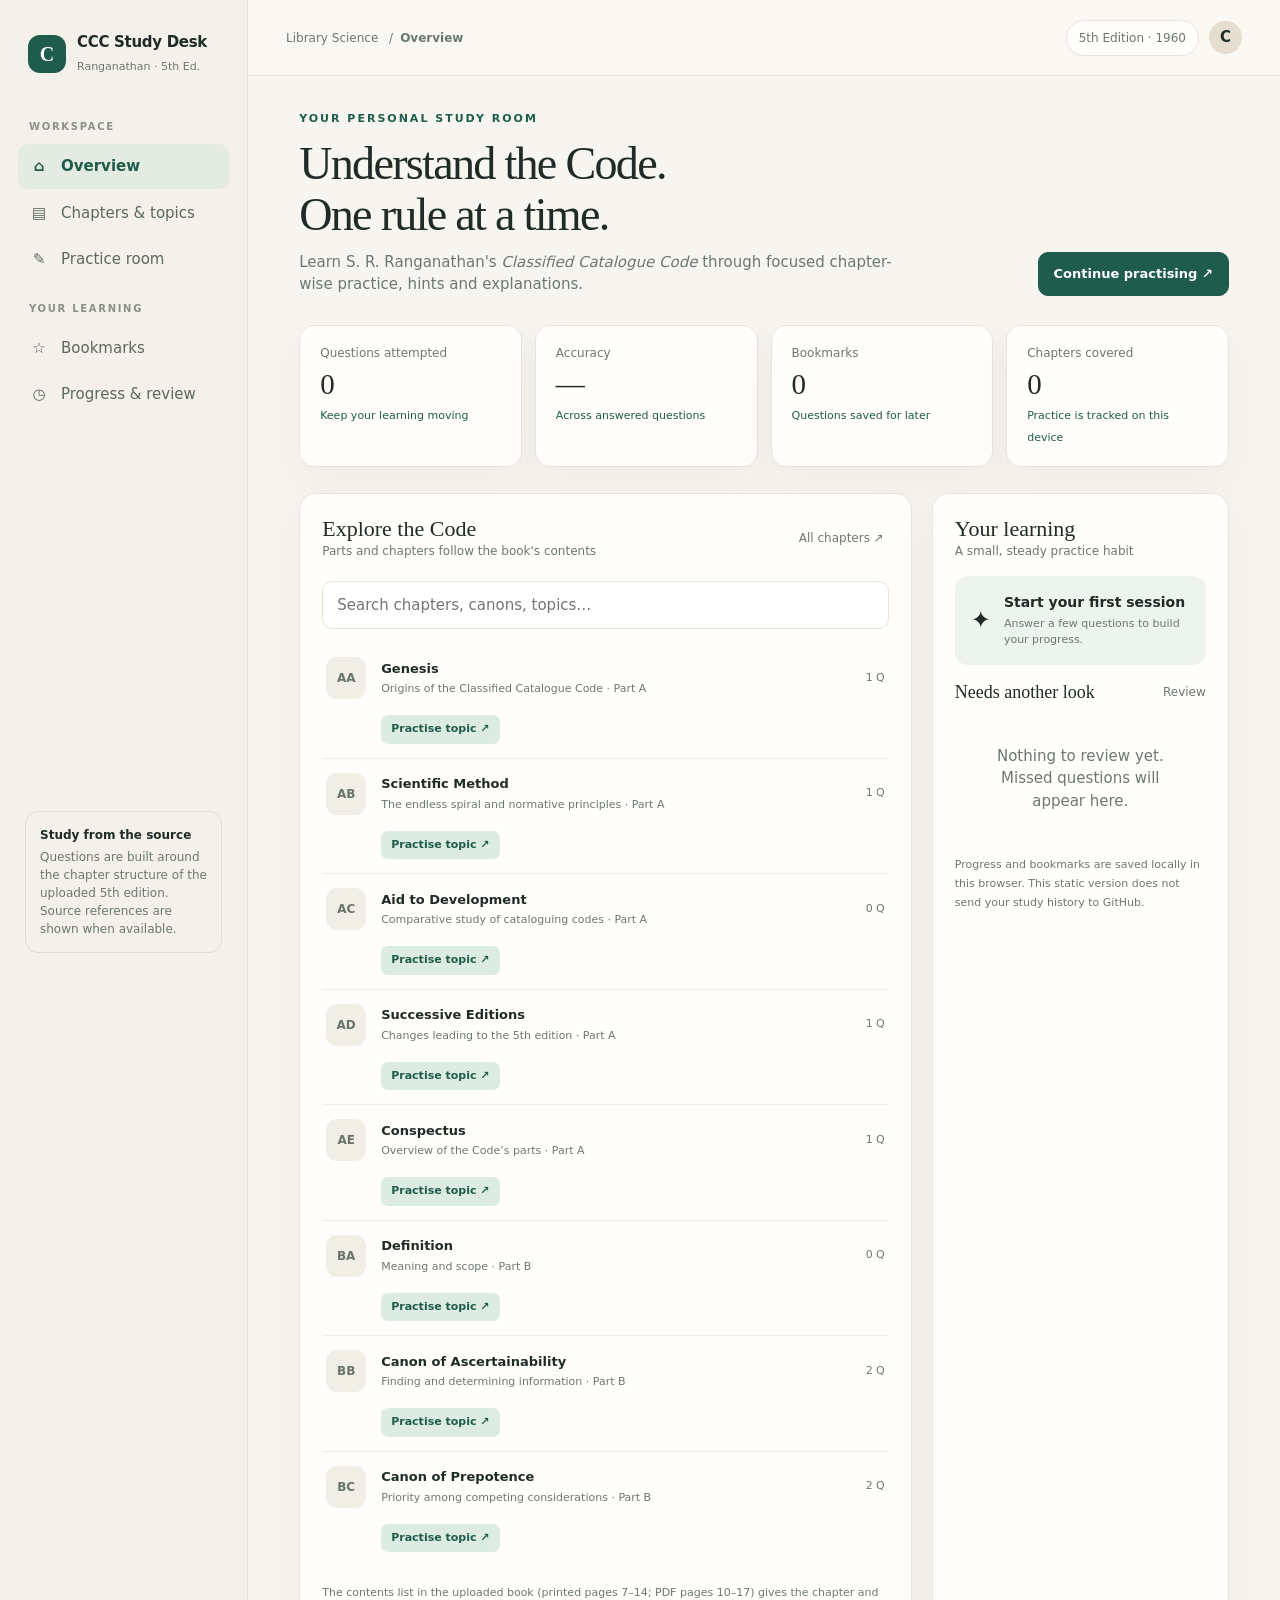
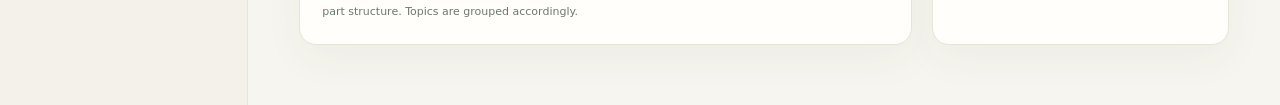
==== commit c3ada5e2: "Correct results retry handler separation" ====
--- a/ccc-ranganathan/index.html
+++ b/ccc-ranganathan/index.html
@@ -48,6 +48,7 @@
 <section class="screen" id="bookmarks"><div class="hero"><div><div class="eyebrow">Saved for later</div><h1>Bookmarks</h1><p>Return to questions you want to revisit.</p></div><button class="btn primary" onclick="startMode('bookmarks')">Practise bookmarks ↗</button></div><div class="panel" id="bookmark-list"></div></section>
 <section class="screen" id="progress"><div class="hero"><div><div class="eyebrow">Reflect & improve</div><h1>Progress & review</h1><p>Your activity on this device, with the topics you may want to revisit.</p></div><button class="btn primary" onclick="startMode('review')">Review incorrect ↗</button></div><div class="stats"><div class="stat"><div class="label">Answered</div><strong id="p-attempted">0</strong></div><div class="stat"><div class="label">Correct</div><strong id="p-correct">0</strong></div><div class="stat"><div class="label">Accuracy</div><strong id="p-accuracy">—</strong></div><div class="stat"><div class="label">Incorrect to review</div><strong id="p-wrong">0</strong></div></div><div class="panel"><div class="panelhead"><h2>Topic review</h2><button class="plainbtn" onclick="resetProgress()">Reset local progress</button></div><div id="review-list"></div></div></section>
 </div></main></div><div class="toast" id="toast"></div>
+<script src="./questions.js"></script>
 <script>
 const PARTS=[
 { id:'A',name:'Introduction',chapters:[['AA','Genesis','Origins of the Classified Catalogue Code'],['AB','Scientific Method','The endless spiral and normative principles'],['AC','Aid to Development','Comparative study of cataloguing codes'],['AD','Successive Editions','Changes leading to the 5th edition'],['AE','Conspectus','Overview of the Code’s parts']]},
@@ -72,53 +73,7 @@
 { id:'V',name:'Incunabula & Non-Book Materials',chapters:[['VA','Kinds of Documents for Consideration','Non-book material types']]},
 { id:'W',name:'End Matter',chapters:[['WA','Glossary of Terms','Glossary'],['WB','Bibliographical References','References'],['WC','Index','Index']]},
 ];
-const QUESTIONS=[
-{id:'q01',part:'A',chapter:'AA',topic:'Genesis',level:'Foundation',q:'According to Ranganathan’s account, what prompted the development of the Classified Catalogue Code?',options:['A need to replace all subject catalogues with dictionary catalogues','Dissatisfaction with rote learning and weaknesses in the code being taught','The introduction of computerised cataloguing','A requirement to remove all bibliographical details'],a:1,hints:['Look at Chapter AA, “Genesis,” especially “Sense of Revolt.”','The author criticises teaching rules without explaining the what, why, how, or system behind them.'],explanation:'Chapter AA describes dissatisfaction with rote-memory teaching, weaknesses in the Anglo-American Code of 1908, lack of discussion of the Classified Catalogue, and inconsistencies between theory and practice. These experiences helped prompt a fresh approach.',ref:'PDF page 20; printed page 17 · Chapter AA, §1',supported:true},
-{id:'q02',part:'A',chapter:'AB',topic:'Scientific Method',level:'Foundation',q:'In Chapter AB, how does Ranganathan describe the development of a discipline through scientific method?',options:['A fixed list of rules that is never changed','A one-time move from theory to practice','An endless spiral linking experience, generalisation, normative principles, rules, and fresh experience','A system based only on international agreement'],a:2,hints:['The chapter calls the process an “Endless Spiral.”','After rules are applied, fresh individual experiences may require another cycle.'],explanation:'Chapter AB sets out a continuing cycle: individual experiences lead to empirical laws, normative principles, deductive laws or canons, and fresh experiences, after which the cycle begins again.',ref:'PDF page 23; printed page 20 · Chapter AB, §1',supported:true},
-{id:'q03',part:'A',chapter:'AD',topic:'Successive Editions',level:'Foundation',q:'In which year was the fifth edition of the Classified Catalogue Code published, according to the edition history printed in the book?',options:['1934','1945','1951','1960'],a:3,hints:['Consult the edition list near the beginning of the book.','The list gives 1934, 1945, 1951, 1958, and then the fifth date.'],explanation:'The edition history lists Edition 1 (1934), Edition 2 (1945), Edition 3 (1951), Edition 4 (1958), and Edition 5 (1960).',ref:'PDF page 7 · Edition history',supported:true},
-{id:'q04',part:'B',chapter:'BB',topic:'Canon of Ascertainability',level:'Foundation',q:'The Canon of Ascertainability is listed in which part of the book?',options:['Part A — Introduction','Part B — Canons of Cataloguing','Part C — General Normative Principles','Part D — Evolution of the Catalogue'],a:1,hints:['Use the contents page rather than guessing from the term.','Part B lists chapters BA through BJ.'],explanation:'The contents place BB, Canon of Ascertainability, in Part B, “Canons of Cataloguing.” This question checks the book’s organisation, not the full application of the canon.',ref:'PDF page 10; printed page 7 · Contents, Part B',supported:true},
-{id:'q05',part:'B',chapter:'BC',topic:'Canon of Prepotence',level:'Foundation',q:'Which chapter code is assigned to the Canon of Prepotence in the contents?',options:['BB','BC','BD','BE'],a:1,hints:['Part B begins with BA, then BB.','Prepotence comes immediately after Ascertainability in the contents list.'],explanation:'The contents assign BB to Canon of Ascertainability, BC to Canon of Prepotence, and BD to Canon of Individualisation.',ref:'PDF page 10; printed page 7 · Contents, Part B',supported:true},
-{id:'q06',part:'B',chapter:'BD',topic:'Canon of Individualisation',level:'Foundation',q:'Which listed canon is associated with chapter code BD?',options:['Canon of Sought-Heading','Canon of Context','Canon of Individualisation','Canon of Permanence'],a:2,hints:['The chapter codes in Part B follow the listed canon sequence.','BD appears after BC, Canon of Prepotence.'],explanation:'The contents identify BD as the Canon of Individualisation.',ref:'PDF page 10; printed page 7 · Contents, Part B',supported:true},
-{id:'q07',part:'B',chapter:'BE',topic:'Canon of Sought-Heading',level:'Foundation',q:'Where does the Canon of Sought-Heading appear in the structure of the book?',options:['Part A, Chapter AE','Part B, Chapter BE','Part C, Chapter CE','Part D, Chapter DE'],a:1,hints:['The name appears in the list of Canons of Cataloguing.','Its code begins with B, the part identifier for Canons.'],explanation:'The contents list the Canon of Sought-Heading as Chapter BE in Part B.',ref:'PDF page 10; printed page 7 · Contents, Part B',supported:true},
-{id:'q08',part:'B',chapter:'BF',topic:'Canon of Context',level:'Foundation',q:'In the contents, which chapter follows the Canon of Sought-Heading?',options:['Canon of Currency','Canon of Permanence','Canon of Context','Canon of Consistence'],a:2,hints:['Read the Part B sequence around BE and BG.','BF is the chapter code between BE and BG.'],explanation:'BF is the Canon of Context; it follows BE, Canon of Sought-Heading.',ref:'PDF page 10; printed page 7 · Contents, Part B',supported:true},
-{id:'q09',part:'B',chapter:'BG',topic:'Canon of Permanence',level:'Foundation',q:'Which chapter code is used for the Canon of Permanence?',options:['BF','BG','BH','BJ'],a:1,hints:['The Part B chapter codes skip from BH to BJ.','Permanence is listed directly before Currency.'],explanation:'The contents list BG as Canon of Permanence and BH as Canon of Currency.',ref:'PDF page 10; printed page 7 · Contents, Part B',supported:true},
-{id:'q10',part:'B',chapter:'BH',topic:'Canon of Currency',level:'Foundation',q:'Which canon is assigned code BH?',options:['Canon of Consistence','Canon of Currency','Canon of Context','Canon of Ascertainability'],a:1,hints:['Find BH in the Canons of Cataloguing list.','It comes between Permanence (BG) and Consistence (BJ).'],explanation:'BH is the Canon of Currency in Part B.',ref:'PDF page 10; printed page 7 · Contents, Part B',supported:true},
-{id:'q11',part:'B',chapter:'BJ',topic:'Canon of Consistence',level:'Foundation',q:'Which chapter code concludes the listed Canons of Cataloguing in Part B?',options:['BH','BJ','CA','CB'],a:1,hints:['Part B ends just before Part C starts.','The final canon listed is Consistence.'],explanation:'BJ is the Canon of Consistence, the last canon listed in Part B.',ref:'PDF page 10; printed page 7 · Contents, Part B',supported:true},
-{id:'q12',part:'C',chapter:'CA',topic:'Laws of Library Science',level:'Foundation',q:'Which of the following is the Fifth Law of Library Science as printed in the uploaded book?',options:['Books are for use','Every Reader his book','Save the time of the reader','A library is a growing organism'],a:3,hints:['See the list titled “The Five Laws of Library Science.”','The fifth statement refers to the library itself as something that develops.'],explanation:'The book lists the Fifth Law as “A library is a growing organism.” The other options correspond to earlier laws.',ref:'PDF page 9 · “The Five Laws of Library Science”',supported:true},
-{id:'q13',part:'C',chapter:'CA',topic:'Laws of Library Science',level:'Foundation',q:'Which statement is listed as the Fourth Law of Library Science?',options:['Every book its reader','Save the time of the reader','Every Reader his book','Books are for use'],a:1,hints:['Look at the numbered list on PDF page 9.','It is the law immediately before the Fifth Law.'],explanation:'The book lists the Fourth Law as “Save the time of the reader.”',ref:'PDF page 9 · “The Five Laws of Library Science”',supported:true},
-{id:'q14',part:'C',chapter:'CA',topic:'Laws of Library Science',level:'Foundation',q:'Which statement appears as the Second Law in the uploaded text?',options:['Every Reader his book','Every book its reader','Books are for use','A library is a growing organism'],a:0,hints:['The list begins with “Books are for use.”','The next item is the Second Law.'],explanation:'The Second Law appears as “Every Reader his book.”',ref:'PDF page 9 · “The Five Laws of Library Science”',supported:true},
-{id:'q15',part:'C',chapter:'CB',topic:'Laws of Interpretation',level:'Foundation',q:'What is the chapter code for “Laws of Interpretation”?',options:['CA','CB','CC','CD'],a:1,hints:['It follows CA in Part C.','Part C begins with Laws of Library Science, then Laws of Interpretation.'],explanation:'The contents list CA as Laws of Library Science and CB as Laws of Interpretation.',ref:'PDF page 10; printed page 7 · Contents, Part C',supported:true},
-{id:'q16',part:'C',chapter:'CC',topic:'Law of Impartiality',level:'Foundation',q:'In which part is the Law of Impartiality listed?',options:['Part B','Part C','Part D','Part E'],a:1,hints:['Its chapter code starts with C.','Part C is titled “General Normative Principles.”'],explanation:'CC, Law of Impartiality, is listed in Part C, General Normative Principles.',ref:'PDF page 11; printed page 8 · Contents, Part C',supported:true},
-{id:'q17',part:'C',chapter:'CD',topic:'Law of Symmetry',level:'Foundation',q:'Why is the Law of Symmetry notable in the book’s edition history?',options:['It first appeared as a new chapter in the fifth edition','It replaced all the canons in Part B','It is the title of Part A','It removed the rules for dictionary catalogues'],a:0,hints:['See Chapter AD, “Successive Editions,” paragraph on Edition 5.','The edition history names CD among the newly included chapters.'],explanation:'The discussion of Edition 5 states that Chapter CD, Law of Symmetry, was among the new chapters included in that edition.',ref:'PDF page 30; printed page 27 · Chapter AD, §5',supported:true},
-{id:'q18',part:'C',chapter:'CE',topic:'Law of Parsimony',level:'Foundation',q:'Which chapter code identifies the Law of Parsimony?',options:['CD','CE','CF','CG'],a:1,hints:['The contents list Symmetry, then Parsimony.','CE follows CD.'],explanation:'The contents identify CE as the Law of Parsimony.',ref:'PDF page 11; printed page 8 · Contents, Part C',supported:true},
-{id:'q19',part:'C',chapter:'CF',topic:'Principle of Local Variation',level:'Foundation',q:'Which principle follows the Law of Parsimony in the contents?',options:['Principle of Osmosis','Principle of Local Variation','Law of Impartiality','Law of Symmetry'],a:1,hints:['It has code CF.','The next and final chapter in Part C is CG.'],explanation:'CF is the Principle of Local Variation, followed by CG, Principle of Osmosis.',ref:'PDF page 11; printed page 8 · Contents, Part C',supported:true},
-{id:'q20',part:'C',chapter:'CG',topic:'Principle of Osmosis',level:'Foundation',q:'What is the chapter code for the Principle of Osmosis?',options:['CE','CF','CG','DA'],a:2,hints:['It concludes Part C.','Part D begins with DA.'],explanation:'CG is the Principle of Osmosis, the final chapter in Part C.',ref:'PDF page 11; printed page 8 · Contents, Part C',supported:true},
-{id:'q21',part:'D',chapter:'DA',topic:'Functions of the Catalogue',level:'Foundation',q:'Which topic opens Part D, “Evolution of the Catalogue”?',options:['Parts of the Library Catalogue','Functions of the Catalogue','Right Approach','Centralised Cataloguing'],a:1,hints:['Read the first chapter in the Part D list.','Its code is DA.'],explanation:'Part D begins with DA, Functions of the Catalogue.',ref:'PDF page 11; printed page 8 · Contents, Part D',supported:true},
-{id:'q22',part:'D',chapter:'DB',topic:'Parts of the Library Catalogue',level:'Foundation',q:'Which chapter immediately follows “Functions of the Catalogue”?',options:['Right Approach','Physical Form of the Library Catalogue','Parts of the Library Catalogue','Centralised Cataloguing'],a:2,hints:['It is chapter DB.','It comes before “Right Approach.”'],explanation:'DB is Parts of the Library Catalogue.',ref:'PDF page 11; printed page 8 · Contents, Part D',supported:true},
-{id:'q23',part:'D',chapter:'DE',topic:'Centralised Cataloguing',level:'Foundation',q:'Which chapter code is assigned to Centralised Cataloguing?',options:['DB','DC','DD','DE'],a:3,hints:['It is the final chapter in Part D.','The sequence is DA, DB, DC, DD, DE.'],explanation:'DE identifies Centralised Cataloguing in Part D.',ref:'PDF page 11; printed page 8 · Contents, Part D',supported:true},
-{id:'q24',part:'E',chapter:'EA',topic:'Language of Entries',level:'Foundation',q:'What is the first chapter listed in Part E, “Recording”?',options:['Script of Entries','Language of Entries','Style of Writing','Articles and Contractions'],a:1,hints:['Part E begins with code EA.','Script of Entries is EB, which follows it.'],explanation:'EA is Language of Entries, the first chapter in Part E.',ref:'PDF page 11; printed page 8 · Contents, Part E',supported:true},
-{id:'q25',part:'E',chapter:'EB',topic:'Script of Entries',level:'Foundation',q:'Which chapter code corresponds to Script of Entries?',options:['EA','EB','EC','ED'],a:1,hints:['It follows Language of Entries.','The first four codes in Part E are EA, EB, EC, ED.'],explanation:'EB is Script of Entries.',ref:'PDF page 11; printed page 8 · Contents, Part E',supported:true},
-{id:'q26',part:'E',chapter:'ED',topic:'Style of Writing',level:'Foundation',q:'Which topic is associated with chapter ED?',options:['Articles and Contractions','Size of Book','Style of Writing','Continued Cards'],a:2,hints:['It is the fourth chapter in Part E.','ED appears after EC, Articles and Contractions.'],explanation:'ED is Style of Writing.',ref:'PDF page 11; printed page 8 · Contents, Part E',supported:true},
-{id:'q27',part:'F',chapter:'FC',topic:'Author',level:'Foundation',q:'Where does the book place the chapter “Author”?',options:['Part E — Recording','Part F — Terminology','Part G — Conflict of Authorship','Part H — Name of Person'],a:1,hints:['The chapter code is FC.','Part F is titled “Terminology.”'],explanation:'FC, Author, appears in Part F, Terminology.',ref:'PDF page 12; printed page 9 · Contents, Part F',supported:true},
-{id:'q28',part:'F',chapter:'FK',topic:'Edition',level:'Foundation',q:'Which is the chapter code for “Edition” in Part F?',options:['FJ','FK','FL','FM'],a:1,hints:['It appears between Related Documents and Cataloguer’s Needs.','FK is followed by FL.'],explanation:'FK is Edition in the terminology part.',ref:'PDF page 12; printed page 9 · Contents, Part F',supported:true},
-{id:'q29',part:'G',chapter:'GB',topic:'Person vs Person',level:'Foundation',q:'Part G concerns which broad cataloguing problem?',options:['Conflict of Authorship','Rendering of Names','Cross Reference Index Entry','Periodical Publication'],a:0,hints:['The part heading is printed directly above chapters GA–GE.','Its first chapter is Introduction.'],explanation:'Part G is titled “Conflict of Authorship.”',ref:'PDF page 12; printed page 9 · Contents, Part G',supported:true},
-{id:'q30',part:'H',chapter:'HB',topic:'Simple Name',level:'Foundation',q:'Which topic appears as chapter HB?',options:['Introduction','Compound Name','Simple Name','Arabic Name'],a:2,hints:['Part H is Name of Person.','HB is titled “Terminology: Simple Name.”'],explanation:'HB is Terminology: Simple Name.',ref:'PDF page 12; printed page 9 · Contents, Part H',supported:true},
-{id:'q31',part:'J',chapter:'JB',topic:'Geographical Name',level:'Foundation',q:'Which category is handled in chapter JB of Part J?',options:['Personal Name','Geographical Name','Government','Institution'],a:1,hints:['Part J is Rendering of Names.','JB follows JA, Personal Name.'],explanation:'JB is Geographical Name.',ref:'PDF page 13; printed page 10 · Contents, Part J',supported:true},
-{id:'q32',part:'K',chapter:'KB',topic:'Chain Procedure',level:'Foundation',q:'The contents place “Terminology of Chain Procedure” under which chapter code?',options:['KA','KB','KC','KD'],a:1,hints:['It follows KA, Terminology of Classification.','The next chapter KC gives examples of Chain and Link.'],explanation:'KB is Terminology of Chain Procedure.',ref:'PDF page 13; printed page 10 · Contents, Part K',supported:true},
-{id:'q33',part:'K',chapter:'KF',topic:'Class Index Entry',level:'Foundation',q:'Which part covers Class Index Entry?',options:['Part J','Part K','Part L','Part M'],a:1,hints:['Part K’s heading is “Class Index Entry.”','Part L covers Cross Reference Index Entry.'],explanation:'Part K is the Class Index Entry part.',ref:'PDF page 13; printed page 10 · Contents, Part K',supported:true},
-{id:'q34',part:'L',chapter:'LA',topic:'Structure and Types',level:'Foundation',q:'What is the first topic in Part L?',options:['Alternative Name Entry','Structure and Types','Pseudonym–Real-Name Entry','Generic-Name Entry'],a:1,hints:['Part L is Cross Reference Index Entry.','LA appears before LB.'],explanation:'LA is Structure and Types.',ref:'PDF page 14; printed page 11 · Contents, Part L',supported:true},
-{id:'q35',part:'M',chapter:'MA',topic:'Main Entry: Source',level:'Foundation',q:'Part M is devoted to what kind of item?',options:['Single-Volumed Simple Book','Periodical Publication','National Bibliography','Abstracting Periodical'],a:0,hints:['Read the Part M heading.','Its first chapter is “Main Entry: Source.”'],explanation:'Part M is titled “Single-Volumed Simple Book.”',ref:'PDF page 14; printed page 11 · Contents, Part M',supported:true},
-{id:'q36',part:'M',chapter:'MD',topic:'Main Entry: Heading',level:'Foundation',q:'Which code is assigned to “Main Entry: Heading”?',options:['MB','MC','MD','ME'],a:2,hints:['The chapters are arranged sequentially from MA.','ME is Main Entry: Title Section.'],explanation:'MD is Main Entry: Heading.',ref:'PDF page 14; printed page 11 · Contents, Part M',supported:true},
-{id:'q37',part:'N',chapter:'NC',topic:'Multi-Volumed Book',level:'Foundation',q:'Which is the last chapter listed in Part N?',options:['Ordinary Composite Book','Artificial Composite Book','Multi-Volumed Book','Periodical Publication'],a:2,hints:['Part N has three listed chapters.','NC is the third one.'],explanation:'NC is Multi-Volumed Book, following ordinary and artificial composite books.',ref:'PDF page 14; printed page 11 · Contents, Part N',supported:true},
-{id:'q38',part:'P',chapter:'PB',topic:'Simple Periodical Publication',level:'Foundation',q:'Which part of the book addresses Periodical Publication?',options:['Part N','Part P','Part Q','Part R'],a:1,hints:['The contents label it directly.','Part Q begins Union Catalogue of Books.'],explanation:'Part P is Periodical Publication.',ref:'PDF page 15; printed page 12 · Contents, Part P',supported:true},
-{id:'q39',part:'Q',chapter:'QC',topic:'Main Entry',level:'Foundation',q:'Part Q concerns which catalogue?',options:['Union Catalogue of Books','Union Catalogue of Periodical Publications','National Bibliography','Indexing Periodical'],a:0,hints:['Read the Part Q heading.','Part R is for union catalogues of periodical publications.'],explanation:'Part Q is Union Catalogue of Books.',ref:'PDF page 15; printed page 12 · Contents, Part Q',supported:true},
-{id:'q40',part:'S',chapter:'SA',topic:'National Bibliography',level:'Foundation',q:'Which part of the Code includes the National Bibliography section?',options:['Part R','Part S','Part T','Part U'],a:1,hints:['The contents move from Union Catalogue of Periodical Publications to a new part.','Part S is labelled National Bibliography.'],explanation:'Part S is National Bibliography.',ref:'PDF page 16; printed page 13 · Contents, Part S',supported:true},
-{id:'q41',part:'T',chapter:'TA',topic:'Indexing Periodical',level:'Foundation',q:'What is the opening topic of Part T?',options:['Value of Indexing Periodical','Coverage','Canons for Abstracting','Kinds of Documents'],a:0,hints:['Part T is named Indexing Periodical.','TA appears before TB, Coverage.'],explanation:'TA is Value of Indexing Periodical.',ref:'PDF page 16; printed page 13 · Contents, Part T',supported:true},
-{id:'q42',part:'U',chapter:'UB',topic:'Canons for Abstracting',level:'Foundation',q:'Which part contains “Canons for Abstracting”?',options:['Part T','Part U','Part V','Part W'],a:1,hints:['It appears just after Indexing Periodical.','Part U is titled Abstracting Periodical.'],explanation:'UB, Canons for Abstracting, is in Part U, Abstracting Periodical.',ref:'PDF page 17; printed page 14 · Contents, Part U',supported:true},
-{id:'q43',part:'V',chapter:'VA',topic:'Kinds of Documents',level:'Foundation',q:'What subject is covered in Part V?',options:['National Bibliography','Incunabula and Non-Book Materials','Union Catalogue of Books','End Matter'],a:1,hints:['Part V has a single chapter VA.','The contents heading gives its scope.'],explanation:'Part V is Incunabula and Non-Book Materials.',ref:'PDF page 17; printed page 14 · Contents, Part V',supported:true},
-{id:'q44',part:'W',chapter:'WA',topic:'Glossary of Terms',level:'Foundation',q:'Which topic appears as chapter WA in the end matter?',options:['Index','Bibliographical References','Glossary of Terms','Abstracting Personnel'],a:2,hints:['Part W is End Matter.','WA comes before WB and WC.'],explanation:'WA is Glossary of Terms; WB is Bibliographical References and WC is Index.',ref:'PDF page 17; printed page 14 · Contents, Part W',supported:true},
-{id:'q45',part:'A',chapter:'AE',topic:'Conspectus',level:'Foundation',q:'According to the conspectus, what is the broad role of Parts K–U?',options:['They describe the author’s biography','They give substantive rules for cataloguing','They contain only the index and glossary','They replace the Canons in Part B'],a:1,hints:['The conspectus contrasts an “approach” with substantive rules.','Parts A–J form the approach; Parts K onwards are described as the substantive section.'],explanation:'Chapter AE describes Parts A, B, C, D, E, F, G, H and J as the approach; Parts K, L, M, N, P, Q, R, S, T and U provide substantive cataloguing rules.',ref:'PDF page 32; printed page 29 · Chapter AE, Conspectus',supported:true}
-];
+const QUESTIONS = Array.isArray(window.CCC_QUESTIONS) ? window.CCC_QUESTIONS : [];
 const state={view:'home',part:'all',selectedChapter:'AA',session:[],idx:0,answers:{},revealed:{},hintLevel:{},attempted:{},correct:{},bookmarks:[],wrong:[],sessionScore:0,answeredThis:0,finished:false};
 function load(){try{const s=JSON.parse(localStorage.getItem('ccc-study-v1')||'{}');Object.assign(state,{attempted:s.attempted||{},correct:s.correct||{},bookmarks:s.bookmarks||[],wrong:s.wrong||[]})}catch(e){}}
 function save(){try{localStorage.setItem('ccc-study-v1',JSON.stringify({attempted:state.attempted,correct:state.correct,bookmarks:state.bookmarks,wrong:state.wrong}))}catch(e){}}
@@ -145,7 +100,8 @@
 function revealAnswer(){const q=current();if(state.revealed[q.id])return;const chosen=state.answers[q.id];if(chosen===undefined){showToast('Choose an option first.');return}state.revealed[q.id]=true;const ok=chosen===q.a;state.attempted[q.id]=(state.attempted[q.id]||0)+1;if(ok){state.correct[q.id]=(state.correct[q.id]||0)+1;state.sessionScore++;state.wrong=state.wrong.filter(id=>id!==q.id)}else if(!state.wrong.includes(q.id))state.wrong.push(q.id);state.answeredThis++;save();renderQuestion()}
 function nextQuestion(){state.idx++;renderQuestion()}
 function toggleBookmark(id){if(state.bookmarks.includes(id))state.bookmarks=state.bookmarks.filter(x=>x!==id);else state.bookmarks.push(id);save();renderQuestion();showToast(state.bookmarks.includes(id)?'Added to bookmarks':'Bookmark removed')}
-function renderResults(){state.finished=true;const total=Object.keys(state.revealed).length,correct=state.sessionScore,acc=total?Math.round(correct/total*100):0;document.getElementById('q-progress-label').textContent='Session complete';document.getElementById('q-progress').style.width='100%';document.getElementById('question-card').innerHTML='<div class="result"><div class="eyebrow">Practice session complete</div><div class="big">'+acc+'%</div><h2>'+ (acc>=80?'Excellent work.':acc>=50?'Good progress.':'Keep building the foundation.')+'</h2><p>You answered '+total+' question'+(total===1?'':'s')+' in this session. Review the explanations and try again to strengthen recall.</p><div class="resultgrid"><div class="resultmetric"><strong>'+correct+'</strong><span>Correct</span></div><div class="resultmetric"><strong>'+(total-correct)+'</strong><span>To review</span></div><div class="resultmetric"><strong>'+state.bookmarks.length+'</strong><span>Bookmarks</span></div></div><button class="btn primary" onclick="startMode(state.mode==='chapter'?'chapter':state.mode||'mixed')">Practise again ↗</button> <button class="btn" onclick="navigate(\'progress\')">View progress</button></div>'}
+function renderResults(){state.finished=true;const total=Object.keys(state.revealed).length,correct=state.sessionScore,acc=total?Math.round(correct/total*100):0;document.getElementById('q-progress-label').textContent='Session complete';document.getElementById('q-progress').style.width='100%';document.getElementById('question-card').innerHTML='<div class="result"><div class="eyebrow">Practice session complete</div><div class="big">'+acc+'%</div><h2>'+ (acc>=80?'Excellent work.':acc>=50?'Good progress.':'Keep building the foundation.')+'</h2><p>You answered '+total+' question'+(total===1?'':'s')+' in this session. Review the explanations and try again to strengthen recall.</p><div class="resultgrid"><div class="resultmetric"><strong>'+correct+'</strong><span>Correct</span></div><div class="resultmetric"><strong>'+(total-correct)+'</strong><span>To review</span></div><div class="resultmetric"><strong>'+state.bookmarks.length+'</strong><span>Bookmarks</span></div></div><button class="btn primary" onclick="repeatSession()">Practise again ↗</button> <button class="btn" onclick="navigate(\'progress\')">View progress</button></div>'}
+function repeatSession(){if(state.mode==='chapter')startChapter(state.selectedChapter);else startMode(state.mode||'mixed')}
 function renderBookmarks(){const el=document.getElementById('bookmark-list'),items=QUESTIONS.filter(q=>state.bookmarks.includes(q.id));if(!items.length){el.innerHTML='<div class="empty">No bookmarks yet. In practice, select ☆ Bookmark on any question to save it here.</div>';return}el.innerHTML=items.map(q=>'<div class="chapter"><div class="chaptericon">'+q.chapter+'</div><div><h3>'+esc(q.q)+'</h3><p>'+esc(q.topic)+' · '+esc(q.ref)+'</p></div><button onclick="startSpecific(\''+q.id+'\')">Practise ↗</button></div>').join('')}
 function startSpecific(id){state.session=[QUESTIONS.find(q=>q.id===id)];beginSession('bookmarks')}
 function renderHome(){const a=Object.keys(state.attempted).length,correct=Object.keys(state.correct).reduce((s,k)=>s+(state.correct[k]||0),0),total=Object.keys(state.attempted).reduce((s,k)=>s+(state.attempted[k]||0),0),acc=total?Math.round(correct/total*100):null;document.getElementById('s-attempted').textContent=total;document.getElementById('s-accuracy').textContent=acc===null?'—':acc+'%';document.getElementById('s-bookmarks').textContent=state.bookmarks.length;document.getElementById('s-chapters').textContent=new Set(Object.keys(state.attempted).map(id=>QUESTIONS.find(q=>q.id===id)?.chapter).filter(Boolean)).size;document.getElementById('welcome-stat').textContent=total?acc+'% overall accuracy':'Start your first session';document.getElementById('welcome-copy').textContent=total?total+' attempts so far. Keep reviewing missed concepts.':'Answer a few questions to build your progress.';renderChapterList('home-list',document.getElementById('home-search')?.value||'');const el=document.getElementById('weak-list'),weak=state.wrong.map(id=>QUESTIONS.find(q=>q.id===id)).filter(Boolean).slice(0,4);el.innerHTML=weak.length?weak.map(q=>'<div class="topicrow"><span>'+esc(q.topic)+'</span><button onclick="startSpecific(\''+q.id+'\')">Retry ↗</button></div>').join(''):'<div class="empty">Nothing to review yet. Missed questions will appear here.</div>'}
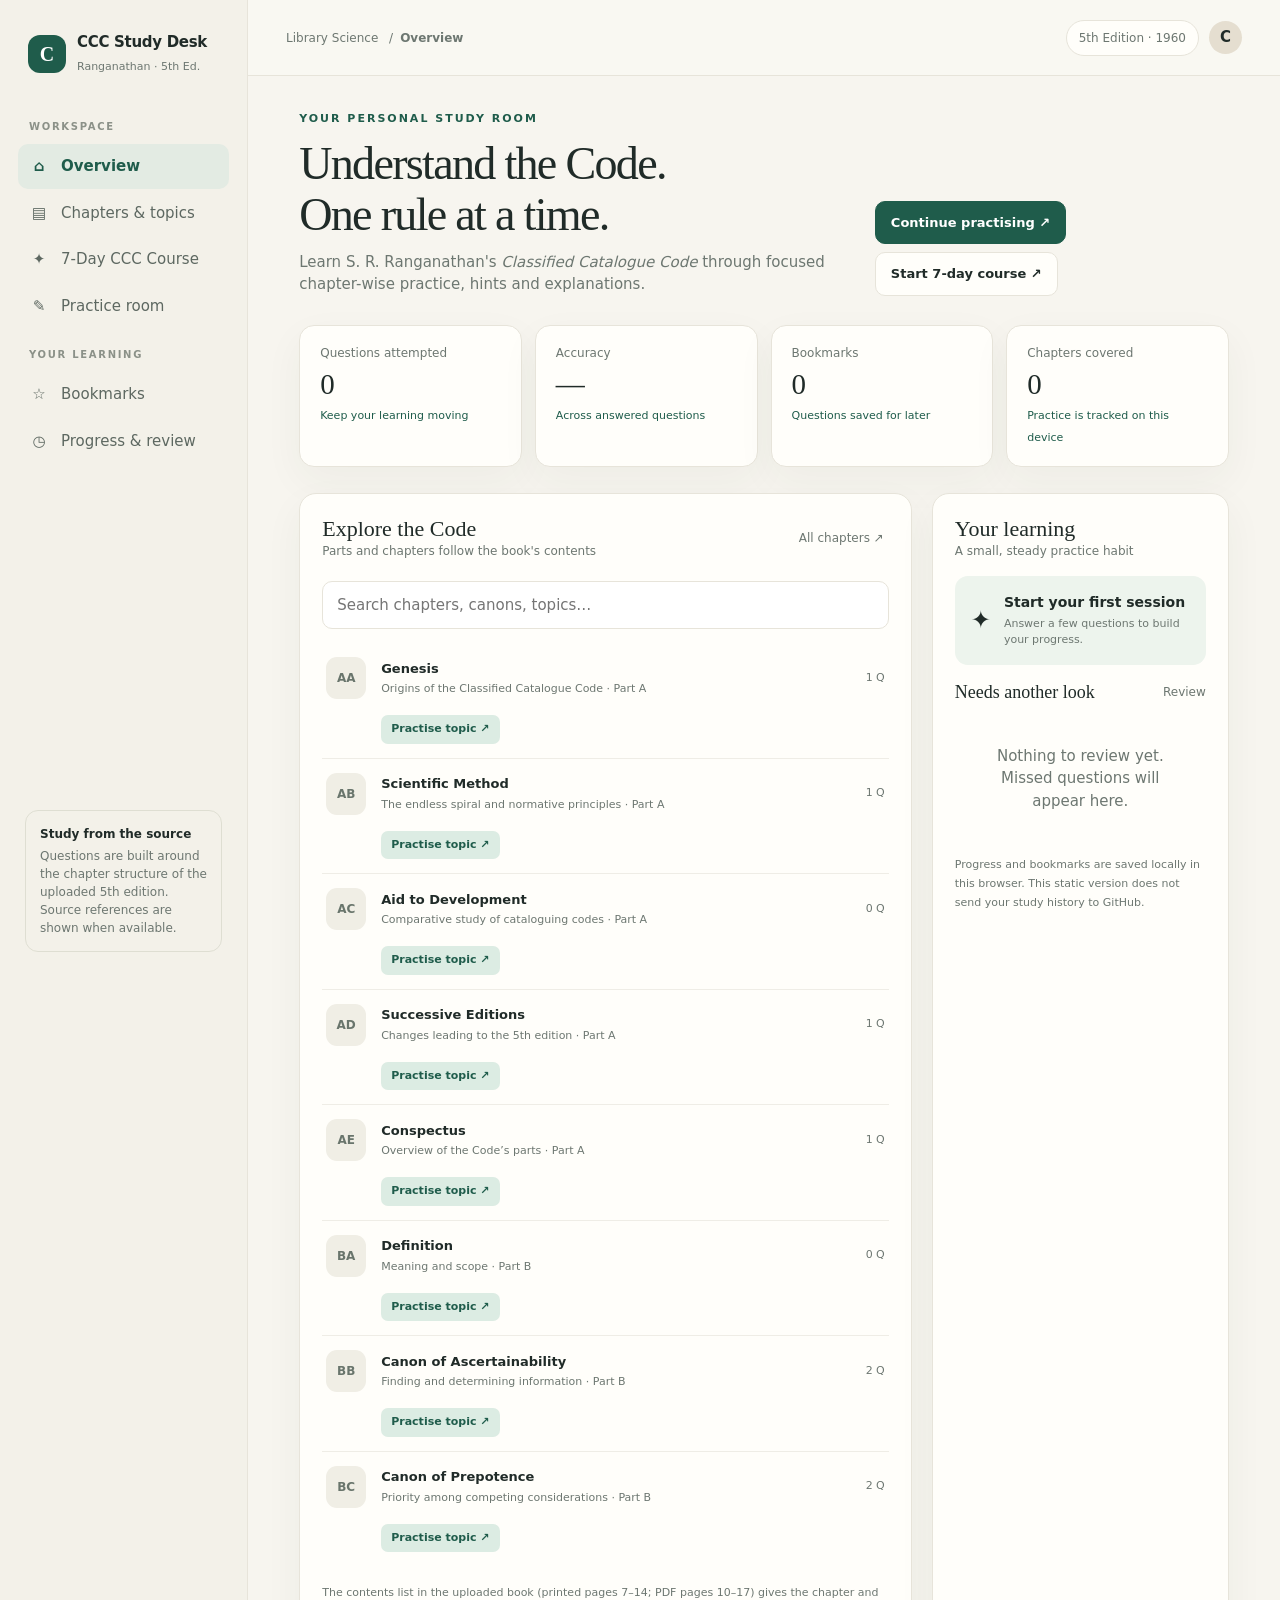
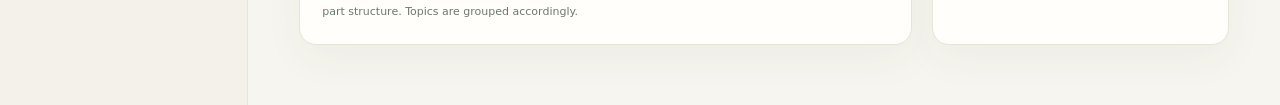
==== commit 382a298f: "Link seven-day CCC course from study desk" ====
--- a/ccc-ranganathan/index.html
+++ b/ccc-ranganathan/index.html
@@ -19,6 +19,7 @@
 <div class="navlabel">Workspace</div>
 <button class="navbtn active" data-view="home"><span class="ico">⌂</span><span class="navtext">Overview</span></button>
 <button class="navbtn" data-view="chapters"><span class="ico">▤</span><span class="navtext">Chapters & topics</span></button>
+<a class="navbtn" href="./course.html" style="text-decoration:none"><span class="ico">✦</span><span class="navtext">7-Day CCC Course</span></a>
 <button class="navbtn" data-view="practice"><span class="ico">✎</span><span class="navtext">Practice room</span></button>
 <div class="navlabel">Your learning</div>
 <button class="navbtn" data-view="bookmarks"><span class="ico">☆</span><span class="navtext">Bookmarks</span></button>
@@ -29,7 +30,7 @@
 <header class="topbar"><div class="crumb">Library Science <span style="margin:0 7px">/</span><b id="crumb">Overview</b></div><div class="topright"><span class="chip hide-sm">5th Edition · 1960</span><span class="avatar">C</span></div></header>
 <div class="content">
 <section class="screen active" id="home">
-<div class="hero"><div><div class="eyebrow">Your personal study room</div><h1>Understand the Code.<br>One rule at a time.</h1><p>Learn S. R. Ranganathan's <i>Classified Catalogue Code</i> through focused chapter-wise practice, hints and explanations.</p></div><button class="btn primary" onclick="startPractice()">Continue practising ↗</button></div>
+<div class="hero"><div><div class="eyebrow">Your personal study room</div><h1>Understand the Code.<br>One rule at a time.</h1><p>Learn S. R. Ranganathan's <i>Classified Catalogue Code</i> through focused chapter-wise practice, hints and explanations.</p></div><div style="display:flex;gap:8px;flex-wrap:wrap"><button class="btn primary" onclick="startPractice()">Continue practising ↗</button><a class="btn" href="./course.html" style="text-decoration:none">Start 7-day course ↗</a></div></div>
 <div class="stats"><div class="stat"><div class="label">Questions attempted</div><strong id="s-attempted">0</strong><small>Keep your learning moving</small></div><div class="stat"><div class="label">Accuracy</div><strong id="s-accuracy">—</strong><small>Across answered questions</small></div><div class="stat"><div class="label">Bookmarks</div><strong id="s-bookmarks">0</strong><small>Questions saved for later</small></div><div class="stat"><div class="label">Chapters covered</div><strong id="s-chapters">0</strong><small>Practice is tracked on this device</small></div></div>
 <div class="layout"><div class="panel"><div class="panelhead"><div><h2>Explore the Code</h2><div class="muted small">Parts and chapters follow the book's contents</div></div><button class="plainbtn" onclick="navigate('chapters')">All chapters ↗</button></div><input id="home-search" class="search" placeholder="Search chapters, canons, topics…" oninput="renderChapterList('home-list',this.value)"><div id="home-list"></div><div class="footnote">The contents list in the uploaded book (printed pages 7–14; PDF pages 10–17) gives the chapter and part structure. Topics are grouped accordingly.</div></div>
 <div class="panel"><div class="panelhead"><div><h2>Your learning</h2><div class="muted small">A small, steady practice habit</div></div></div><div class="streak"><div class="streakicon">✦</div><div><strong id="welcome-stat">Start your first session</strong><p id="welcome-copy">Answer a few questions to build your progress.</p></div></div><div class="panelhead"><h2 style="font-size:18px">Needs another look</h2><span class="small muted">Review</span></div><div id="weak-list"></div><div class="footnote">Progress and bookmarks are saved locally in this browser. This static version does not send your study history to GitHub.</div></div></div>
